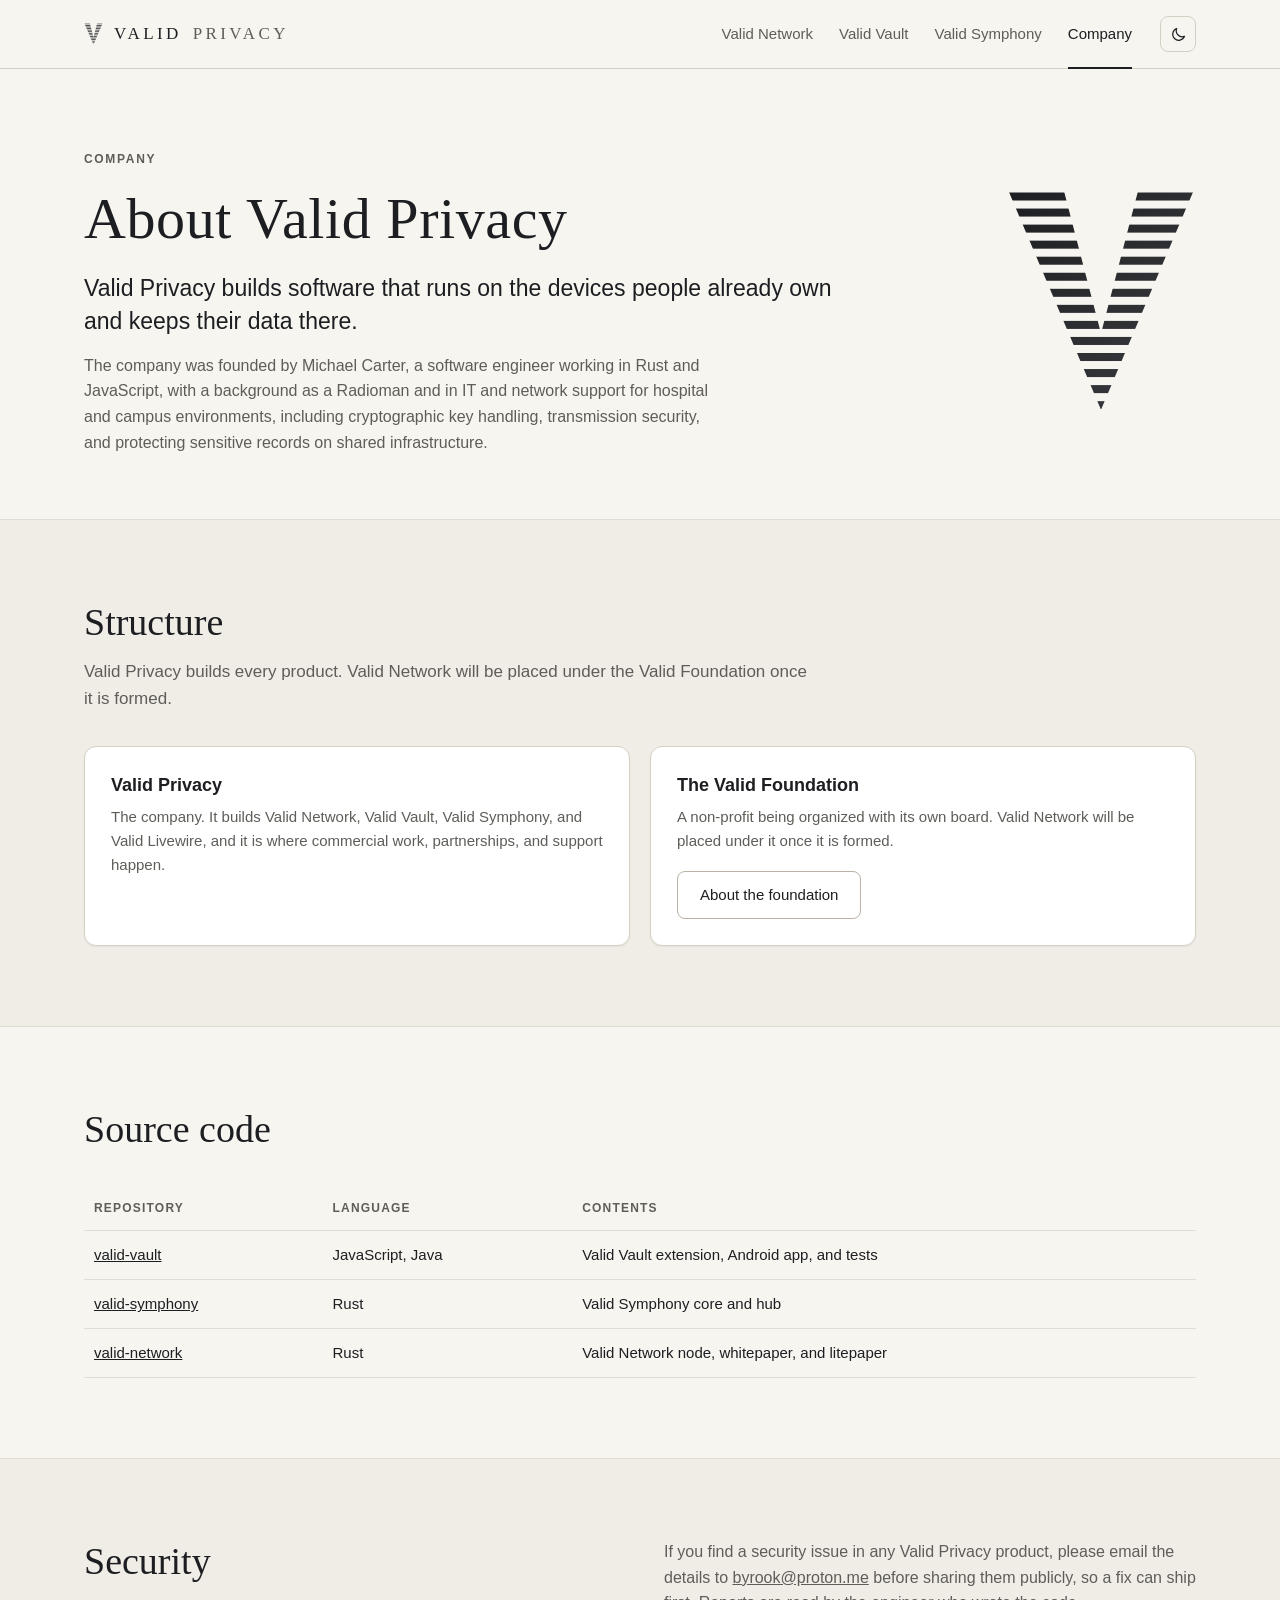
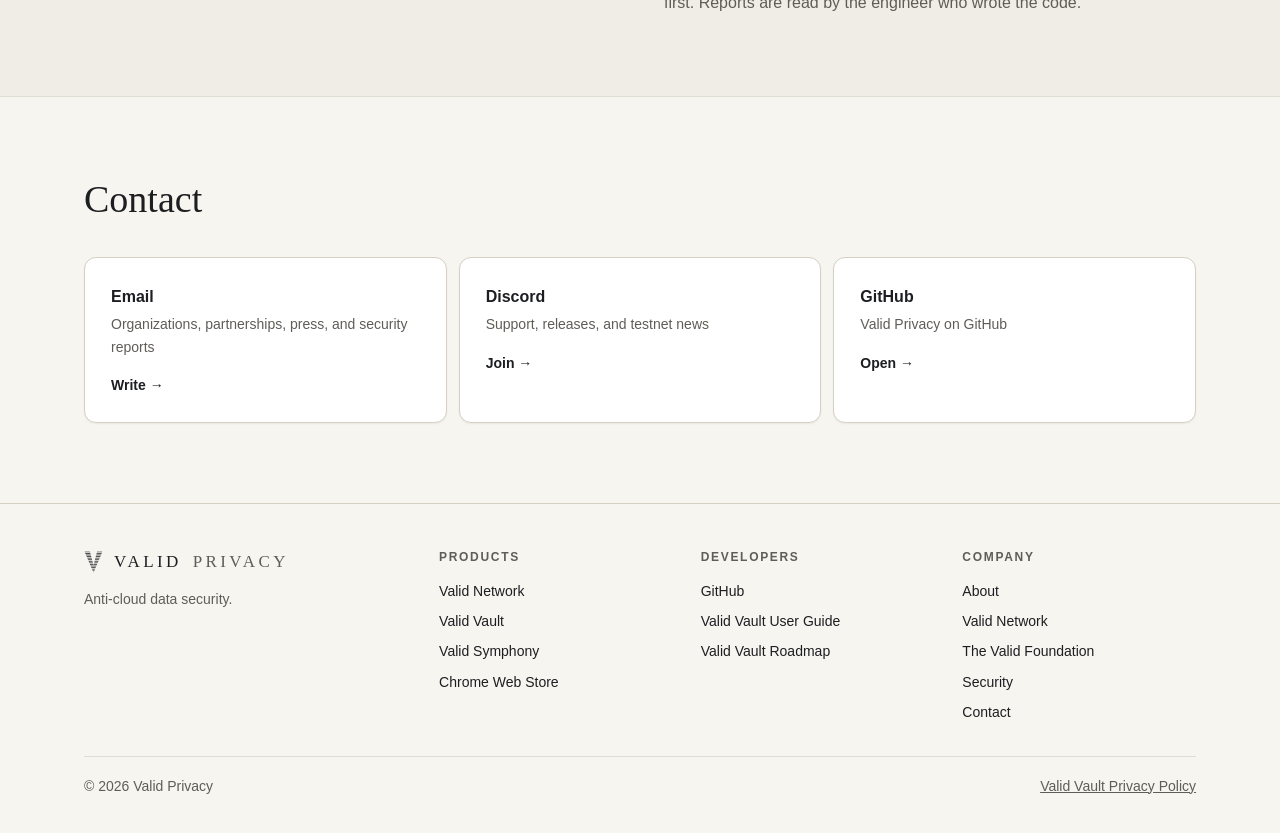
==== company.html @ dee1b02d "site: add For organizations section to Valid Vault page Adds deployment help, direct support, and fr" ====
<!doctype html>
<html lang="en">
<head>
<meta charset="utf-8">
<meta name="viewport" content="width=device-width, initial-scale=1">
<title>About Valid Privacy | Valid Privacy</title>
<meta name="description" content="About Valid Privacy, its structure, its source code, and how to reach the team.">
<meta name="color-scheme" content="light dark">
<link rel="icon" type="image/png" sizes="32x32" href="favicon-32.png">
<link rel="apple-touch-icon" href="apple-touch-icon.png">
<link rel="stylesheet" href="site.css">
<script>try{if(localStorage.getItem('valid-theme')==='dark')document.documentElement.setAttribute('data-theme','dark')}catch(e){}</script>
</head>
<body>
<svg width="0" height="0" style="position:absolute" aria-hidden="true"><defs><linearGradient id="vv-mark-fill" x1="0" y1="0" x2="1" y2="1"><stop offset="0" style="stop-color: var(--mark-1)"/><stop offset="1" style="stop-color: var(--mark-2)"/></linearGradient><clipPath id="vv-mark-clip"><path d="M4,4 L104,4 L171,262 L238,4 L338,4 L171,399 Z"/></clipPath><mask id="vv-mark-mask"><g fill="#fff"><rect x="0" y="8.00" width="342" height="14.44"/><rect x="0" y="36.89" width="342" height="14.44"/><rect x="0" y="65.78" width="342" height="14.44"/><rect x="0" y="94.67" width="342" height="14.44"/><rect x="0" y="123.56" width="342" height="14.44"/><rect x="0" y="152.44" width="342" height="14.44"/><rect x="0" y="181.33" width="342" height="14.44"/><rect x="0" y="210.22" width="342" height="14.44"/><rect x="0" y="239.11" width="342" height="14.44"/><rect x="0" y="268.00" width="342" height="14.44"/><rect x="0" y="296.89" width="342" height="14.44"/><rect x="0" y="325.78" width="342" height="14.44"/><rect x="0" y="354.67" width="342" height="14.44"/><rect x="0" y="383.56" width="342" height="14.44"/></g></mask></defs><symbol id="vv-mark" viewBox="0 0 342 403"><g clip-path="url(#vv-mark-clip)"><rect width="342" height="403" fill="url(#vv-mark-fill)" mask="url(#vv-mark-mask)"/></g></symbol></svg>
<a class="skip" href="#main">Skip to content</a>
<header class="site-head">
  <div class="wrap head-row">
    <a class="brand" href="index.html" aria-label="Valid Privacy home"><svg viewBox="0 0 342 403" aria-hidden="true"><use href="#vv-mark"/></svg>VALID <span class="brand-sub">PRIVACY</span></a>
    <nav class="tabs" aria-label="Main"><a href="network.html">Valid Network</a><a href="vault.html">Valid Vault</a><a href="symphony.html">Valid Symphony</a><a href="company.html" aria-current="page">Company</a></nav>
    <button class="icon-btn" type="button" data-theme-toggle aria-label="Switch to night mode" title="Switch between day and night"><span class="when-night"><svg viewBox="0 0 24 24" aria-hidden="true"><path d="M20.5 14.6A8.6 8.6 0 0 1 9.4 3.5a8.6 8.6 0 1 0 11.1 11.1z"/></svg></span><span class="when-day"><svg viewBox="0 0 24 24" aria-hidden="true"><circle cx="12" cy="12" r="4.2"/><path d="M12 2.5v2.2M12 19.3v2.2M4.6 4.6l1.6 1.6M17.8 17.8l1.6 1.6M2.5 12h2.2M19.3 12h2.2M4.6 19.4l1.6-1.6M17.8 6.2l1.6-1.6"/></svg></span></button>
  </div>
</header>
<main id="main">
<section class="hero">
  <div class="wrap hero-grid">
    <div>
      <div class="eyebrow">Company</div>
      <h1 class="title">About Valid Privacy</h1>
      <p class="lead">Valid Privacy builds software that runs on the devices people already own and keeps their data there.</p>
      <p class="sub">The company was founded by Michael Carter, a software engineer working in Rust and JavaScript, with a background as a Radioman and in IT and network support for hospital and campus environments, including cryptographic key handling, transmission security, and protecting sensitive records on shared infrastructure.</p>
    </div>
    <div class="hero-mark"><svg viewBox="0 0 342 403" aria-hidden="true"><use href="#vv-mark"/></svg></div>
  </div>
</section>

<section class="band alt" id="structure">
  <div class="wrap">
    <div class="section-head"><h2>Structure</h2><p>Valid Privacy builds every product. Valid Network will be placed under the Valid Foundation once it is formed.</p></div>
    <div class="grid two">
      <div class="card"><h3>Valid Privacy</h3><p>The company. It builds Valid Network, Valid Vault, Valid Symphony, and Valid Livewire, and it is where commercial work, partnerships, and support happen.</p></div>
      <div class="card"><h3>The Valid Foundation</h3><p>A non-profit being organized with its own board. Valid Network will be placed under it once it is formed.</p><div class="btn-row" style="margin-top:18px"><a class="btn quiet" href="network.html#foundation">About the foundation</a></div></div>
    </div>
  </div>
</section>

<section class="band" id="repos">
  <div class="wrap">
    <div class="section-head"><h2>Source code</h2></div>
    <div class="table-wrap"><table class="table">
      <thead><tr><th>Repository</th><th>Language</th><th>Contents</th></tr></thead>
      <tbody>
        <tr><td><a href="https://github.com/validprivacy/valid-vault" target="_blank" rel="noopener">valid-vault</a></td><td>JavaScript, Java</td><td>Valid Vault extension, Android app, and tests</td></tr>
        <tr><td><a href="https://github.com/validprivacy/valid-symphony" target="_blank" rel="noopener">valid-symphony</a></td><td>Rust</td><td>Valid Symphony core and hub</td></tr>
        <tr><td><a href="https://github.com/validprivacy/valid-network" target="_blank" rel="noopener">valid-network</a></td><td>Rust</td><td>Valid Network node, whitepaper, and litepaper</td></tr>
      </tbody>
    </table></div>
  </div>
</section>

<section class="band alt" id="security">
  <div class="wrap split">
    <div>
      <h2>Security</h2>
    </div>
    <div>
      <p style="color:var(--text-dim)">If you find a security issue in any Valid Privacy product, please email the details to <a href="mailto:byrook@proton.me">byrook@proton.me</a> before sharing them publicly, so a fix can ship first. Reports are read by the engineer who wrote the code.</p>
    </div>
  </div>
</section>

<section class="band" id="contact">
  <div class="wrap">
    <div class="section-head"><h2>Contact</h2></div>
    <div class="links">
      <a class="card link-card" href="mailto:byrook@proton.me"><span class="label">Email</span><span class="hint">Organizations, partnerships, press, and security reports</span><span class="arrow">Write</span></a>
      <a class="card link-card" href="https://discord.gg/2SP383cJs9" target="_blank" rel="noopener"><span class="label">Discord</span><span class="hint">Support, releases, and testnet news</span><span class="arrow">Join</span></a>
      <a class="card link-card" href="https://github.com/validprivacy" target="_blank" rel="noopener"><span class="label">GitHub</span><span class="hint">Valid Privacy on GitHub</span><span class="arrow">Open</span></a>
    </div>
  </div>
</section>
</main>
<footer class="site-foot">
  <div class="wrap">
    <div class="foot-grid">
      <div>
        <a class="brand" href="index.html"><svg viewBox="0 0 342 403" aria-hidden="true"><use href="#vv-mark"/></svg>VALID <span class="brand-sub">PRIVACY</span></a>
        <p class="foot-note">Anti-cloud data security.</p>
      </div>
      <div>
        <h4>Products</h4>
        <ul><li><a href="network.html">Valid Network</a></li><li><a href="vault.html">Valid Vault</a></li><li><a href="symphony.html">Valid Symphony</a></li><li><a href="https://chromewebstore.google.com/detail/valid-vault-password-mana/fkpfaemmphmakebhejhaegjgcnieeoab" target="_blank" rel="noopener">Chrome Web Store</a></li></ul>
      </div>
      <div>
        <h4>Developers</h4>
        <ul><li><a href="https://github.com/validprivacy" target="_blank" rel="noopener">GitHub</a></li><li><a href="vault-guide.html">Valid Vault User Guide</a></li><li><a href="https://github.com/validprivacy/valid-vault/blob/main/ROADMAP.md" target="_blank" rel="noopener">Valid Vault Roadmap</a></li></ul>
      </div>
      <div>
        <h4>Company</h4>
        <ul><li><a href="company.html">About</a></li><li><a href="network.html">Valid Network</a></li><li><a href="network.html#foundation">The Valid Foundation</a></li><li><a href="company.html#security">Security</a></li><li><a href="company.html#contact">Contact</a></li></ul>
      </div>
    </div>
    <div class="foot-base"><span>&copy; 2026 Valid Privacy</span><span><a href="vault-privacy.html">Valid Vault Privacy Policy</a></span></div>
  </div>
</footer>
<script src="site.js"></script>
</body>
</html>
---- site.css ----
:root {
  --bg: #f7f5f0; --bg-raise: #ffffff; --bg-alt: #f0ede6;
  --text: #1d1e21; --text-dim: #5f5d58; --faint: #e2ddd3; --border: #d6d0c4; --border-strong: #b9b2a5;
  --focus: rgba(29,30,33,0.22); --shadow: rgba(29,30,33,0.06);
  --mark-1: #1d1e21; --mark-2: #3b3d42;
  --primary: #1d1e21; --on-primary: #ffffff; --primary-hover: #3b3d42;
  --font-ui: "Segoe UI", Roboto, "Helvetica Neue", Arial, sans-serif;
  --font-mono: Consolas, "Roboto Mono", "DejaVu Sans Mono", monospace;
  --font-brand: Georgia, "Noto Serif", "Times New Roman", serif;
  --wrap: 1160px;
  color-scheme: light;
}
:root[data-theme="dark"] {
  --bg: #16181b; --bg-raise: #1d2024; --bg-alt: #1a1c20;
  --text: #e9ebee; --text-dim: #a1a7ae; --faint: #2a2e33; --border: #33383e; --border-strong: #4b5158;
  --focus: rgba(230,233,237,0.25); --shadow: rgba(0,0,0,0.3);
  --mark-1: #f7f8fa; --mark-2: #8e949c;
  --primary: #e9ebee; --on-primary: #16181b; --primary-hover: #ffffff;
  color-scheme: dark;
}
* { box-sizing: border-box; margin: 0; padding: 0; }
html { scroll-behavior: smooth; -webkit-text-size-adjust: 100%; }
html, body { background: var(--bg); }
body { font-family: var(--font-ui); color: var(--text); line-height: 1.6; font-size: 16px; overflow-x: hidden; }
a { color: inherit; }
img, svg { display: block; }
:root:not([data-theme="dark"]) .when-day { display: none; }
:root[data-theme="dark"] .when-night { display: none; }
.wrap { max-width: var(--wrap); margin: 0 auto; padding: 0 24px; }
.skip { position: absolute; left: -9999px; top: 8px; }
.skip:focus { left: 16px; z-index: 100; background: var(--bg-raise); padding: 8px 12px; border-radius: 8px; }

.site-head { position: sticky; top: 0; z-index: 40; background: var(--bg); border-bottom: 1px solid var(--border); }
.head-row { display: flex; align-items: center; gap: 28px; min-height: 68px; }
.brand { display: flex; align-items: center; gap: 11px; text-decoration: none; font-family: var(--font-brand); font-size: 17px; letter-spacing: 0.3em; color: var(--text); white-space: nowrap; flex: none; }
.brand svg { width: 19px; height: 22px; flex: none; }
.tabs { margin-left: auto; display: flex; align-items: stretch; gap: 26px; align-self: stretch; }
.tabs a { display: flex; align-items: center; text-decoration: none; font-size: 15px; font-weight: 500; color: var(--text-dim); white-space: nowrap; border-bottom: 2px solid transparent; margin-bottom: -1px; transition: color 0.15s, border-color 0.15s; }
.tabs a:hover { color: var(--text); }
.tabs a[aria-current="page"] { color: var(--text); border-bottom-color: var(--text); }
.icon-btn { width: 36px; height: 36px; flex: none; display: inline-flex; align-items: center; justify-content: center; cursor: pointer; color: var(--text); background: transparent; border-radius: 8px; border: 1px solid var(--border); transition: border-color 0.15s, background 0.15s; }
.icon-btn:hover { border-color: var(--border-strong); background: var(--bg-raise); }
.icon-btn svg { width: 17px; height: 17px; fill: none; stroke: currentColor; stroke-width: 1.7; stroke-linecap: round; stroke-linejoin: round; }

.btn { display: inline-flex; align-items: center; justify-content: center; gap: 8px; text-decoration: none; cursor: pointer; font-family: inherit; font-size: 15px; font-weight: 600; padding: 11px 22px; min-height: 46px; border-radius: 8px; border: 1px solid var(--primary); background: var(--primary); color: var(--on-primary); transition: background 0.15s, border-color 0.15s, color 0.15s; }
.btn:hover { background: var(--primary-hover); border-color: var(--primary-hover); }
.btn.quiet { background: transparent; color: var(--text); border-color: var(--border-strong); font-weight: 500; }
.btn.quiet:hover { border-color: var(--text); background: transparent; }
.btn-row { display: flex; flex-wrap: wrap; gap: 12px; }
a:focus-visible, .btn:focus-visible, .icon-btn:focus-visible { outline: 2px solid var(--focus); outline-offset: 2px; }

.hero { padding: 76px 0 64px; }
.hero-grid { display: grid; grid-template-columns: 1fr auto; gap: 48px; align-items: center; }
.hero-mark svg { width: 190px; height: 224px; }
.eyebrow { display: inline-flex; align-items: center; gap: 10px; font-size: 12px; font-weight: 600; letter-spacing: 0.14em; text-transform: uppercase; color: var(--text-dim); margin-bottom: 18px; }
.wordmark { font-family: var(--font-brand); font-weight: 400; font-size: clamp(44px, 8vw, 78px); letter-spacing: 0.32em; line-height: 1.05; margin-right: -0.32em; }
h1.title { font-family: var(--font-brand); font-weight: 400; font-size: clamp(36px, 5.6vw, 58px); letter-spacing: 0.01em; line-height: 1.12; }
.lead { font-size: clamp(19px, 2.2vw, 23px); line-height: 1.45; margin-top: 20px; max-width: 34em; }
.hero p.sub { color: var(--text-dim); margin-top: 14px; max-width: 40em; }
.hero .btn-row { margin-top: 30px; }

.chip { display: inline-flex; align-items: center; gap: 7px; font-size: 12px; font-weight: 600; letter-spacing: 0.06em; text-transform: uppercase; padding: 4px 11px; border-radius: 999px; color: var(--text); border: 1px solid var(--border); background: var(--bg-raise); white-space: nowrap; }
.chip::before { content: ''; width: 7px; height: 7px; border-radius: 50%; background: var(--text-dim); }
.chip.live::before { background: var(--text); }

section.band { padding: 80px 0; border-top: 1px solid var(--faint); }
section.band.alt { background: var(--bg-alt); }
.section-head { max-width: 46em; margin-bottom: 34px; }
.kicker { font-size: 12px; font-weight: 600; letter-spacing: 0.14em; text-transform: uppercase; color: var(--text-dim); margin-bottom: 10px; }
h2 { font-family: var(--font-brand); font-weight: 400; font-size: clamp(28px, 3.6vw, 38px); line-height: 1.2; }
.section-head p { color: var(--text-dim); margin-top: 12px; font-size: 17px; }
h3 { font-size: 18px; font-weight: 700; line-height: 1.35; }

.grid { display: grid; gap: 20px; }
.grid.two { grid-template-columns: repeat(2, minmax(0, 1fr)); }
.grid.three { grid-template-columns: repeat(3, minmax(0, 1fr)); }
.grid.four { grid-template-columns: repeat(4, minmax(0, 1fr)); }

.card { position: relative; padding: 26px; border-radius: 12px; border: 1px solid var(--border); background: var(--bg-raise); box-shadow: 0 1px 2px var(--shadow); display: flex; flex-direction: column; min-width: 0; }
.card p { color: var(--text-dim); margin-top: 8px; font-size: 15px; }
.card .num { font-family: var(--font-brand); font-size: 15px; letter-spacing: 0.2em; color: var(--text-dim); margin-bottom: 14px; }
.well { padding: 24px 0 0; border-top: 2px solid var(--text); }

.product { padding: 28px; }
.product-top { display: flex; flex-wrap: wrap; align-items: center; justify-content: space-between; gap: 8px 12px; margin-bottom: 14px; }
.product h3 { font-family: var(--font-brand); font-weight: 400; font-size: 26px; }
.product ul { list-style: none; margin: 16px 0 22px; display: grid; gap: 8px; }
.product li { position: relative; padding-left: 20px; font-size: 15px; }
.product li::before { content: ''; position: absolute; left: 0; top: 0.68em; width: 8px; height: 1px; background: var(--text); }
.product .more { margin-top: auto; align-self: flex-start; }

.stats { display: grid; grid-template-columns: repeat(3, minmax(0, 1fr)); gap: 40px 32px; }
.stat .value { font-family: var(--font-brand); font-size: clamp(30px, 4vw, 42px); line-height: 1.1; }
.stat .label { color: var(--text-dim); font-size: 14px; margin-top: 6px; }

.ticks { list-style: none; display: grid; gap: 12px; }
.ticks li { position: relative; padding-left: 26px; }
.ticks li::before { content: ''; position: absolute; left: 2px; top: 0.5em; width: 10px; height: 5px; border-left: 2px solid var(--text); border-bottom: 2px solid var(--text); transform: rotate(-45deg); }
.ticks.dim li { color: var(--text-dim); }
.ticks.dim li::before { border-color: var(--text-dim); }
.steps { list-style: none; counter-reset: step; display: grid; gap: 20px; grid-template-columns: repeat(4, minmax(0, 1fr)); }
.steps li { counter-increment: step; }
.steps li::before { content: counter(step); display: inline-flex; align-items: center; justify-content: center; width: 34px; height: 34px; border-radius: 50%; font-family: var(--font-brand); font-size: 16px; margin-bottom: 14px; border: 1px solid var(--text); }

.split { display: grid; grid-template-columns: minmax(0, 1fr) minmax(0, 1fr); gap: 48px; align-items: start; }
.prose p { color: var(--text-dim); font-size: 17px; }
.prose p + p { margin-top: 14px; }
.prose strong { color: var(--text); }
.quote { font-family: var(--font-brand); font-size: clamp(22px, 2.8vw, 28px); line-height: 1.4; }
.table { width: 100%; border-collapse: collapse; font-size: 15px; }
.table th, .table td { text-align: left; padding: 12px 10px; border-bottom: 1px solid var(--faint); vertical-align: top; }
.table th { font-size: 12px; letter-spacing: 0.1em; text-transform: uppercase; color: var(--text-dim); font-weight: 600; }
.links { display: grid; gap: 12px; grid-template-columns: repeat(3, minmax(0, 1fr)); }
.link-card { text-decoration: none; display: flex; flex-direction: column; gap: 4px; transition: border-color 0.15s; }
.link-card:hover { border-color: var(--border-strong); }
.link-card .label { font-weight: 700; }
.link-card .hint { color: var(--text-dim); font-size: 14px; }
.link-card .arrow { margin-top: 12px; font-size: 14px; font-weight: 600; color: var(--text); }
.link-card .arrow::after { content: ' \2192'; }
.mono { font-family: var(--font-mono); font-size: 0.95em; }
.cta { text-align: center; }
.cta h2 { margin-bottom: 12px; }
.cta p { color: var(--text-dim); max-width: 36em; margin: 0 auto 26px; }
.cta .btn-row { justify-content: center; }

.site-foot { border-top: 1px solid var(--border); background: var(--bg); padding: 44px 0 36px; font-size: 14px; }
.foot-grid { display: grid; grid-template-columns: 1.4fr 1fr 1fr 1fr; gap: 28px; }
.foot-grid h4 { font-size: 12px; letter-spacing: 0.14em; text-transform: uppercase; color: var(--text-dim); margin-bottom: 12px; font-weight: 600; }
.foot-grid ul { list-style: none; display: grid; gap: 8px; }
.foot-grid a { text-decoration: none; color: var(--text); }
.foot-grid a:hover { text-decoration: underline; }
.foot-note { color: var(--text-dim); margin-top: 12px; max-width: 26em; }
.foot-base { margin-top: 32px; padding-top: 18px; border-top: 1px solid var(--faint); color: var(--text-dim); display: flex; flex-wrap: wrap; justify-content: space-between; gap: 10px; }

@media (max-width: 980px) {
  .grid.four { grid-template-columns: repeat(2, minmax(0, 1fr)); }
  .grid.three { grid-template-columns: repeat(2, minmax(0, 1fr)); }
  .steps { grid-template-columns: repeat(2, minmax(0, 1fr)); }
  .foot-grid { grid-template-columns: 1fr 1fr; }
  .links { grid-template-columns: repeat(2, minmax(0, 1fr)); }
}
@media (max-width: 860px) {
  .head-row { flex-wrap: wrap; gap: 10px 14px; padding: 10px 0; }
  .head-row .icon-btn { margin-left: auto; }
  .tabs { order: 3; margin-left: 0; width: 100%; gap: 22px; overflow-x: auto; scrollbar-width: none; padding-top: 2px; }
  .tabs::-webkit-scrollbar { display: none; }
  .tabs a { padding: 8px 0 10px; }
  .site-head { padding-bottom: 0; }
  .site-head { position: static; }
}
@media (max-width: 560px) {
  .tabs { display: grid; grid-template-columns: repeat(3, minmax(0, 1fr)); gap: 0 12px; }
  .tabs a { justify-content: center; padding: 8px 0; }
}
@media (max-width: 760px) {
  .wrap { padding: 0 16px; }
  .hero { padding: 44px 0 44px; }
  .hero-grid { grid-template-columns: 1fr; gap: 28px; }
  .hero-mark { order: -1; }
  .hero-mark svg { width: 92px; height: 108px; }
  .grid.two, .grid.three, .grid.four, .split, .steps, .stats, .links { grid-template-columns: 1fr; }
  .stats { grid-template-columns: 1fr 1fr; gap: 28px 20px; }
  section.band { padding: 56px 0; }
  .split { gap: 28px; }
  .foot-grid { grid-template-columns: 1fr 1fr; }
  .foot-grid > div:first-child { grid-column: 1 / -1; }
  .table th, .table td { padding: 10px 6px; }
}
.table-wrap { width: 100%; overflow-x: auto; -webkit-overflow-scrolling: touch; }
.table-wrap .table { min-width: 520px; }
.split .table-wrap .table, #next .table-wrap .table { min-width: 0; }
.brand { letter-spacing: 0.2em; }
.brand .brand-sub { color: var(--text-dim); }
.hero h1.title.statement { font-size: clamp(34px, 5vw, 54px); max-width: 15em; }
.proof { display: grid; grid-template-columns: repeat(4, minmax(0, 1fr)); gap: 32px; }
.proof .value { font-family: var(--font-brand); font-size: clamp(26px, 3.2vw, 36px); line-height: 1.15; }
.proof .label { color: var(--text-dim); font-size: 14px; margin-top: 6px; }
.note-box { border: 1px solid var(--border); border-radius: 12px; padding: 22px 24px; background: var(--bg-raise); color: var(--text-dim); }
.note-box strong { color: var(--text); }
@media (max-width: 860px) { .proof { grid-template-columns: 1fr 1fr; gap: 24px 20px; } }
.doc-page { max-width: 820px; padding-top: 48px; padding-bottom: 72px; }
.doc-page h1 { font-family: var(--font-brand); font-weight: 400; font-size: clamp(32px, 4.4vw, 46px); line-height: 1.15; }
.doc-page .lede, .doc-page .updated { color: var(--text-dim); margin: 14px 0 28px; }
.doc-page .lede { font-size: 19px; }
.doc-page h2 { font-size: 24px; margin: 44px 0 12px; padding-top: 18px; border-top: 1px solid var(--border); }
.doc-page h3 { font-size: 18px; margin: 26px 0 8px; }
.doc-page p, .doc-page li, .doc-page dd { color: var(--text-dim); }
.doc-page p { margin: 0 0 14px; }
.doc-page ul, .doc-page ol { padding-left: 22px; margin: 0 0 16px; }
.doc-page li { margin: 6px 0; }
.doc-page strong { color: var(--text); }
.doc-page a { color: var(--text); text-decoration: underline; text-underline-offset: 3px; }
.doc-page section { scroll-margin-top: 140px; }
.doc-page .table-wrap { margin: 14px 0 20px; }
.doc-page table { width: 100%; border-collapse: collapse; font-size: 15px; }
.doc-page th, .doc-page td { text-align: left; vertical-align: top; padding: 10px 12px; border-bottom: 1px solid var(--border); }
.doc-page th { color: var(--text); font-weight: 600; }
.doc-page td { color: var(--text-dim); }
.toc { border: 1px solid var(--border); border-radius: 12px; background: var(--bg-raise); padding: 18px 22px; margin-bottom: 12px; }
.toc-title { font-weight: 600; margin-bottom: 10px; }
.toc-links { display: grid; grid-template-columns: repeat(2, minmax(0, 1fr)); gap: 6px 24px; }
.doc-page .toc-links a { color: var(--text-dim); text-decoration: none; font-size: 15px; }
.doc-page .toc-links a:hover { color: var(--text); }
.box { border: 1px solid var(--border); border-left: 3px solid var(--border-strong); border-radius: 10px; background: var(--bg-raise); padding: 16px 20px; margin: 16px 0 20px; }
.box.warn { border-left-color: var(--text); }
.box-title { font-weight: 600; color: var(--text); margin-bottom: 6px; }
.box p:last-child { margin-bottom: 0; }
.profiles { display: grid; grid-template-columns: repeat(2, minmax(0, 1fr)); gap: 12px; margin: 12px 0 20px; }
.profile { border: 1px solid var(--border); border-radius: 12px; background: var(--bg-raise); padding: 18px 20px; }
.profile-name { font-weight: 600; color: var(--text); margin-bottom: 10px; }
.profile dl { display: grid; grid-template-columns: 96px 1fr; gap: 4px 10px; font-size: 14px; margin: 0 0 10px; }
.profile dt { color: var(--text-dim); }
.profile dd { color: var(--text); margin: 0; }
.doc-page .profile p { font-size: 14px; margin: 0; }
.faq dt { color: var(--text); font-weight: 600; margin-top: 18px; }
.faq dd { margin: 6px 0 0; }
.key { display: inline-block; border: 1px solid var(--border-strong); border-radius: 5px; padding: 0 6px; font-size: 13px; color: var(--text); }
.search-sticky { position: sticky; top: 72px; z-index: 30; display: flex; justify-content: flex-end; margin-bottom: 24px; }
.search-bar { display: flex; align-items: center; gap: 6px; background: var(--bg-raise); border: 1px solid var(--border); border-radius: 10px; padding: 6px 8px; box-shadow: 0 2px 10px var(--shadow); }
.search-field { position: relative; display: flex; align-items: center; }
.search-bar input { background: var(--bg); border: 1px solid var(--border); color: var(--text); font: inherit; font-size: 14px; padding: 7px 32px 7px 10px; border-radius: 7px; width: 220px; }
.search-bar input:focus { outline: none; border-color: var(--border-strong); }
.search-bar input::-webkit-search-cancel-button { -webkit-appearance: none; appearance: none; }
.search-icon { position: absolute; right: 9px; width: 16px; height: 16px; pointer-events: none; color: var(--text-dim); }
.search-bar button { background: transparent; color: var(--text); border: 1px solid var(--border); border-radius: 7px; font: inherit; font-size: 12px; padding: 6px 9px; cursor: pointer; }
.search-bar button:disabled { opacity: 0.35; cursor: default; }
.search-count { color: var(--text-dim); font-size: 12px; min-width: 70px; text-align: right; white-space: nowrap; }
mark.hit { background: var(--faint); color: var(--text); border-radius: 2px; padding: 0 1px; }
mark.hit-active { background: var(--text); color: var(--bg); }
.doc-page pre { background: var(--bg-raise); border: 1px solid var(--border); border-radius: 10px; padding: 14px 16px; overflow-x: auto; margin: 0 0 16px; }
.doc-page code { font-family: ui-monospace, SFMono-Regular, Menlo, Consolas, monospace; font-size: 0.9em; color: var(--text); }
.doc-page hr { border: 0; border-top: 1px solid var(--border); margin: 32px 0; }
.doc-page .paper h1 { font-size: clamp(28px, 3.8vw, 40px); }
.doc-page .paper hr { display: none; }
.doc-page .paper a { word-break: break-word; }
.doc-page .paper h4 { font-size: 16px; margin: 20px 0 8px; color: var(--text); }
.doc-page .paper table { display: block; overflow-x: auto; }
.doc-links { display: flex; flex-wrap: wrap; gap: 10px; margin-top: 40px; }
@media (max-width: 640px) { .toc-links, .profiles { grid-template-columns: 1fr; } .search-bar { flex: 1; } .search-field { flex: 1; min-width: 0; } .search-bar input { width: 100%; min-width: 0; } .search-count { min-width: 0; } }
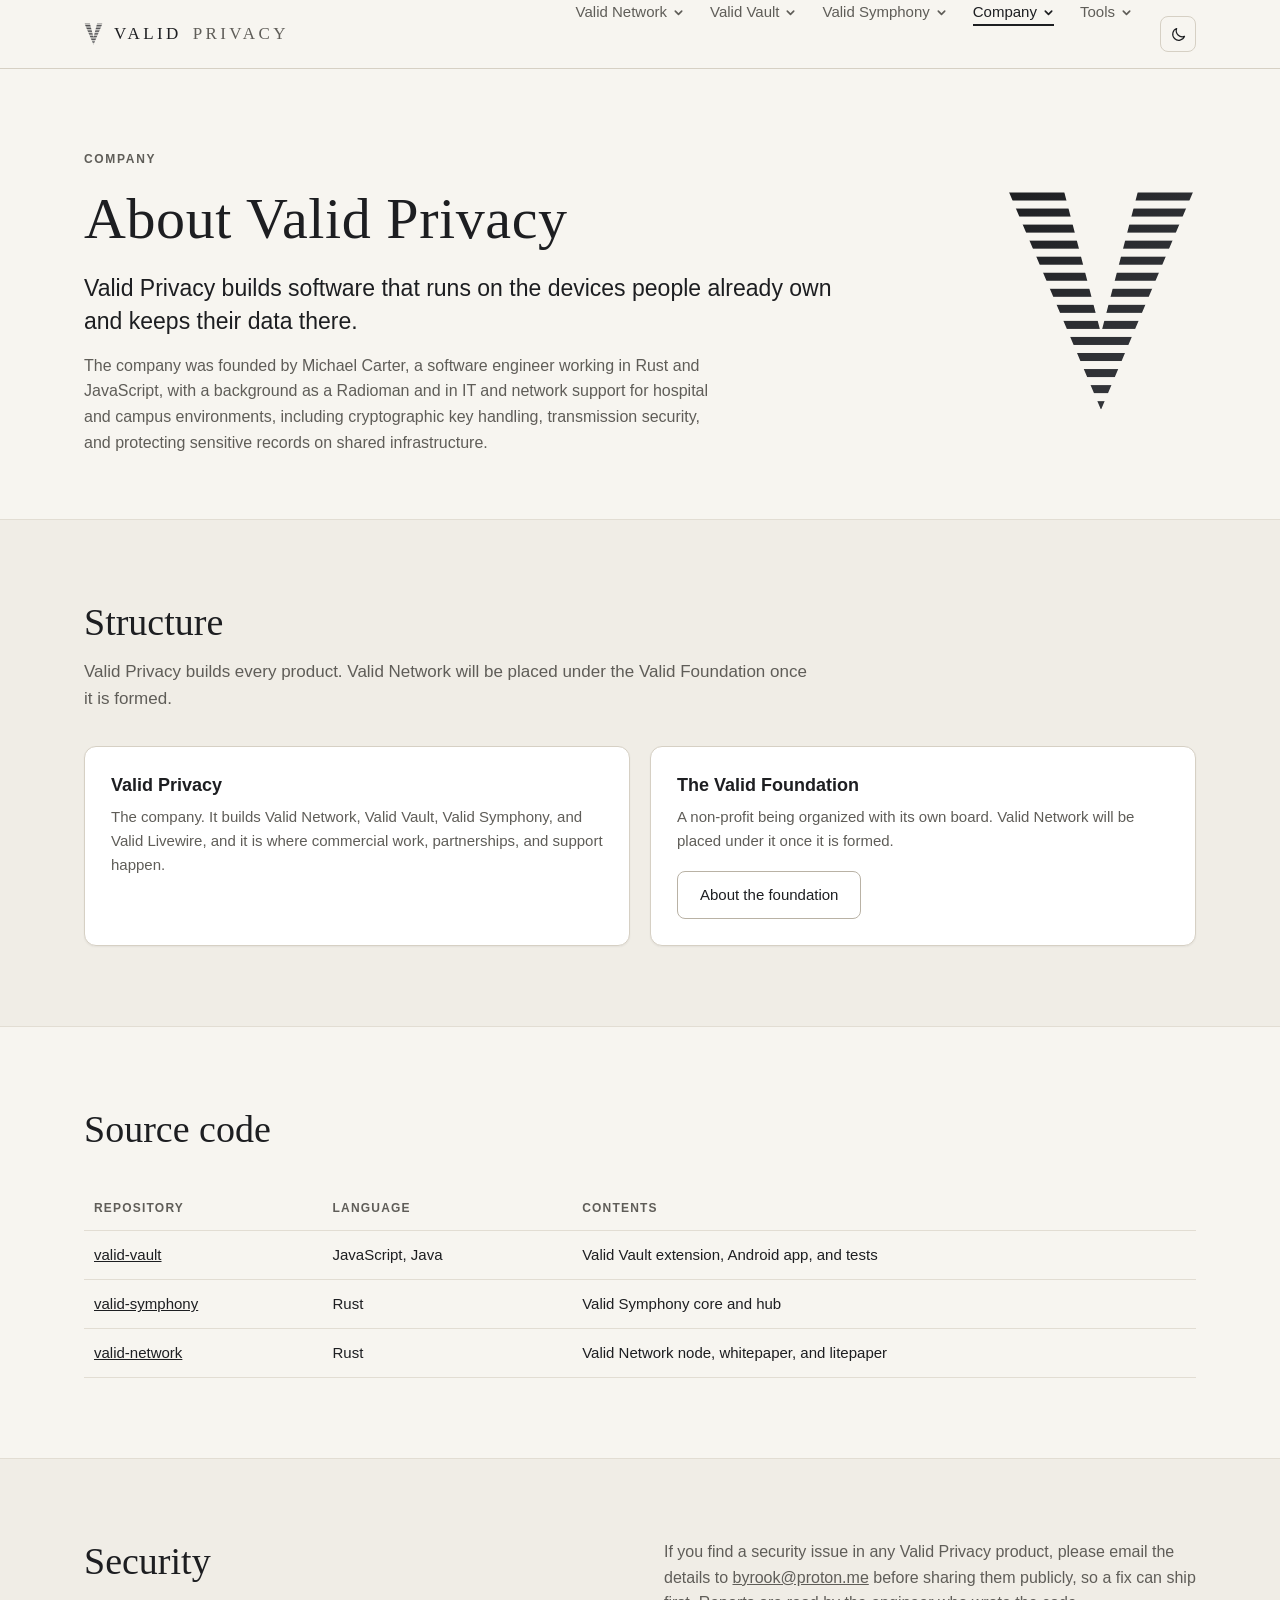
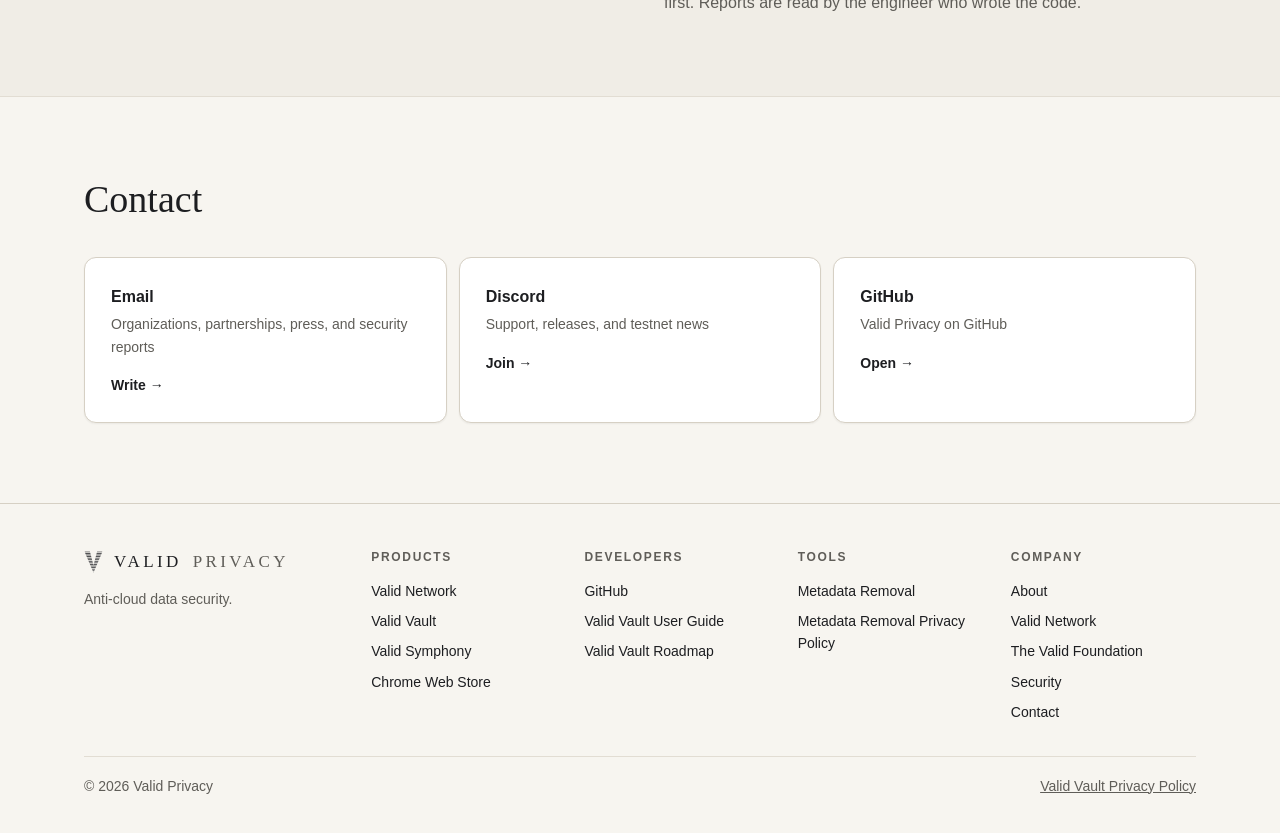
==== commit 458f43a3: "site: Metadata Removal service, header dropdown menus with Tools Free local metadata removal for pho" ====
--- a/company.html
+++ b/company.html
@@ -17,7 +17,7 @@
 <header class="site-head">
   <div class="wrap head-row">
     <a class="brand" href="index.html" aria-label="Valid Privacy home"><svg viewBox="0 0 342 403" aria-hidden="true"><use href="#vv-mark"/></svg>VALID <span class="brand-sub">PRIVACY</span></a>
-    <nav class="tabs" aria-label="Main"><a href="network.html">Valid Network</a><a href="vault.html">Valid Vault</a><a href="symphony.html">Valid Symphony</a><a href="company.html" aria-current="page">Company</a></nav>
+    <nav class="tabs" aria-label="Main"><details class="menu"><summary>Valid Network<svg viewBox="0 0 12 12" aria-hidden="true"><path d="M2.5 4.5 6 8l3.5-3.5"/></svg></summary><div class="menu-list"><a href="network.html">Overview</a><a href="network-whitepaper.html">Whitepaper</a><a href="network-litepaper.html">Litepaper</a><a href="network.html#privacy">Network Privacy</a><a href="https://github.com/validprivacy/valid-network" target="_blank" rel="noopener">Source Code</a></div></details><details class="menu"><summary>Valid Vault<svg viewBox="0 0 12 12" aria-hidden="true"><path d="M2.5 4.5 6 8l3.5-3.5"/></svg></summary><div class="menu-list"><a href="vault.html">Overview</a><a href="vault-guide.html">User Guide</a><a href="vault-privacy.html">Privacy Policy</a><a href="https://chromewebstore.google.com/detail/valid-vault-password-mana/fkpfaemmphmakebhejhaegjgcnieeoab" target="_blank" rel="noopener">Chrome Web Store</a><a href="https://github.com/validprivacy/valid-vault" target="_blank" rel="noopener">Source Code</a></div></details><details class="menu"><summary>Valid Symphony<svg viewBox="0 0 12 12" aria-hidden="true"><path d="M2.5 4.5 6 8l3.5-3.5"/></svg></summary><div class="menu-list"><a href="symphony.html">Overview</a><a href="symphony.html#principles">Principles</a><a href="https://github.com/validprivacy/valid-symphony" target="_blank" rel="noopener">Source Code</a></div></details><details class="menu current"><summary>Company<svg viewBox="0 0 12 12" aria-hidden="true"><path d="M2.5 4.5 6 8l3.5-3.5"/></svg></summary><div class="menu-list"><a href="company.html" aria-current="page">About</a><a href="company.html#security">Security</a><a href="company.html#contact">Contact</a></div></details><details class="menu"><summary>Tools<svg viewBox="0 0 12 12" aria-hidden="true"><path d="M2.5 4.5 6 8l3.5-3.5"/></svg></summary><div class="menu-list"><a href="metadata-removal.html">Metadata Removal</a><a href="metadata-removal-privacy.html">Metadata Removal Privacy Policy</a></div></details></nav>
     <button class="icon-btn" type="button" data-theme-toggle aria-label="Switch to night mode" title="Switch between day and night"><span class="when-night"><svg viewBox="0 0 24 24" aria-hidden="true"><path d="M20.5 14.6A8.6 8.6 0 0 1 9.4 3.5a8.6 8.6 0 1 0 11.1 11.1z"/></svg></span><span class="when-day"><svg viewBox="0 0 24 24" aria-hidden="true"><circle cx="12" cy="12" r="4.2"/><path d="M12 2.5v2.2M12 19.3v2.2M4.6 4.6l1.6 1.6M17.8 17.8l1.6 1.6M2.5 12h2.2M19.3 12h2.2M4.6 19.4l1.6-1.6M17.8 6.2l1.6-1.6"/></svg></span></button>
   </div>
 </header>
@@ -74,7 +74,7 @@
     <div class="section-head"><h2>Contact</h2></div>
     <div class="links">
       <a class="card link-card" href="mailto:byrook@proton.me"><span class="label">Email</span><span class="hint">Organizations, partnerships, press, and security reports</span><span class="arrow">Write</span></a>
-      <a class="card link-card" href="https://discord.gg/2SP383cJs9" target="_blank" rel="noopener"><span class="label">Discord</span><span class="hint">Support, releases, and testnet news</span><span class="arrow">Join</span></a>
+      <a class="card link-card" href="https://discord.gg/XSgqs4uuBa" target="_blank" rel="noopener"><span class="label">Discord</span><span class="hint">Support, releases, and testnet news</span><span class="arrow">Join</span></a>
       <a class="card link-card" href="https://github.com/validprivacy" target="_blank" rel="noopener"><span class="label">GitHub</span><span class="hint">Valid Privacy on GitHub</span><span class="arrow">Open</span></a>
     </div>
   </div>
@@ -96,6 +96,10 @@
         <ul><li><a href="https://github.com/validprivacy" target="_blank" rel="noopener">GitHub</a></li><li><a href="vault-guide.html">Valid Vault User Guide</a></li><li><a href="https://github.com/validprivacy/valid-vault/blob/main/ROADMAP.md" target="_blank" rel="noopener">Valid Vault Roadmap</a></li></ul>
       </div>
       <div>
+        <h4>Tools</h4>
+        <ul><li><a href="metadata-removal.html">Metadata Removal</a></li><li><a href="metadata-removal-privacy.html">Metadata Removal Privacy Policy</a></li></ul>
+      </div>
+      <div>
         <h4>Company</h4>
         <ul><li><a href="company.html">About</a></li><li><a href="network.html">Valid Network</a></li><li><a href="network.html#foundation">The Valid Foundation</a></li><li><a href="company.html#security">Security</a></li><li><a href="company.html#contact">Contact</a></li></ul>
       </div>
--- a/site.css
+++ b/site.css
@@ -237,3 +237,66 @@
 .doc-page .paper table { display: block; overflow-x: auto; }
 .doc-links { display: flex; flex-wrap: wrap; gap: 10px; margin-top: 40px; }
 @media (max-width: 640px) { .toc-links, .profiles { grid-template-columns: 1fr; } .search-bar { flex: 1; } .search-field { flex: 1; min-width: 0; } .search-bar input { width: 100%; min-width: 0; } .search-count { min-width: 0; } }
+.tabs details.menu { position: relative; display: flex; align-items: stretch; }
+.tabs summary { list-style: none; display: flex; align-items: center; gap: 6px; cursor: pointer; font-size: 15px; font-weight: 500; color: var(--text-dim); white-space: nowrap; border-bottom: 2px solid transparent; margin-bottom: -1px; transition: color 0.15s, border-color 0.15s; user-select: none; }
+.tabs summary::-webkit-details-marker { display: none; }
+.tabs summary:hover, .tabs details[open] > summary { color: var(--text); }
+.tabs details.current > summary { color: var(--text); border-bottom-color: var(--text); }
+.tabs summary:focus-visible { outline: 2px solid var(--focus); outline-offset: 4px; border-radius: 4px; }
+.tabs summary svg { width: 11px; height: 11px; fill: none; stroke: currentColor; stroke-width: 1.8; stroke-linecap: round; stroke-linejoin: round; transition: transform 0.15s; }
+.tabs details[open] > summary svg { transform: rotate(180deg); }
+.menu-list { position: absolute; top: calc(100% + 1px); left: -14px; min-width: 230px; display: grid; gap: 2px; padding: 6px; background: var(--bg-raise); border: 1px solid var(--border); border-radius: 10px; box-shadow: 0 14px 34px var(--shadow), 0 2px 6px var(--shadow); z-index: 60; }
+.tabs details.menu:nth-last-child(-n+2) .menu-list { left: auto; right: -14px; }
+.tabs .menu-list a { display: block; padding: 9px 12px; border: 0; margin: 0; border-radius: 7px; font-size: 14.5px; font-weight: 500; color: var(--text); white-space: nowrap; }
+.tabs .menu-list a:hover, .tabs .menu-list a:focus-visible { background: var(--bg-alt); }
+.tabs .menu-list a[aria-current="page"] { background: var(--bg-alt); }
+.tabs .menu-list a[target="_blank"]::after { content: ' \2197'; color: var(--text-dim); }
+.foot-grid { grid-template-columns: 1.4fr 1fr 1fr 1fr 1fr; }
+
+.mr-hero { padding-bottom: 28px; }
+.mr-band { padding-top: 8px; }
+.mr-tool { padding: 0; overflow: hidden; }
+.mr-drop { display: grid; justify-items: center; gap: 16px; text-align: center; margin: 22px; padding: 44px 24px; border: 2px dashed var(--border-strong); border-radius: 12px; transition: border-color 0.15s, background 0.15s; }
+.mr-drop.over { border-color: var(--text); background: var(--bg-alt); }
+.mr-tool .mr-drop-title { font-family: var(--font-brand); font-size: 24px; color: var(--text); margin: 0; }
+.mr-check { display: flex; gap: 10px; align-items: flex-start; max-width: 36em; text-align: left; color: var(--text-dim); font-size: 14.5px; cursor: pointer; }
+.mr-check input { margin-top: 4px; flex: none; }
+.mr-tool .mr-fine, .mr-fine { color: var(--text-dim); font-size: 14px; }
+.mr-tool .mr-status { margin: 0 22px 18px; color: var(--text-dim); font-size: 15px; overflow-wrap: anywhere; }
+.mr-summary { margin: 0 22px 16px; }
+.mr-tool .mr-summary-head { font-weight: 600; font-size: 17px; margin-bottom: 10px; }
+.mr-counts { list-style: none; display: flex; flex-wrap: wrap; gap: 8px; }
+.mr-counts li { padding: 6px 12px; border: 1px solid var(--border); border-radius: 999px; font-size: 14px; color: var(--text-dim); background: var(--bg); }
+.mr-counts strong { color: var(--text); font-weight: 600; }
+.mr-save { margin: 0 22px 20px; }
+.mr-results { border-top: 1px solid var(--border); max-height: 460px; overflow: auto; }
+.mr-results table { width: 100%; border-collapse: collapse; font-size: 14px; }
+.mr-results th, .mr-results td { text-align: left; vertical-align: top; padding: 10px 14px; border-bottom: 1px solid var(--faint); }
+.mr-results th { position: sticky; top: 0; background: var(--bg-raise); font-size: 12px; letter-spacing: 0.1em; text-transform: uppercase; color: var(--text-dim); font-weight: 600; }
+.mr-results td { color: var(--text-dim); }
+.mr-results td.mr-name { color: var(--text); overflow-wrap: anywhere; min-width: 160px; }
+.mr-results tr.mr-skipped td { opacity: 0.7; }
+.mr-steps h3 { font-size: 18px; margin-bottom: 6px; }
+.mr-steps p { color: var(--text-dim); font-size: 15px; }
+.mr-note { color: var(--text-dim); margin-top: 22px; max-width: 52em; }
+.mr-note strong { color: var(--text); }
+#better .card a { color: var(--text); }
+
+@media (max-width: 980px) {
+  .foot-grid { grid-template-columns: 1fr 1fr; }
+}
+@media (max-width: 860px) {
+  .head-row { position: relative; }
+  .tabs { overflow: visible; flex-wrap: wrap; gap: 4px 20px; }
+  .tabs details.menu { position: static; }
+  .tabs summary { padding: 8px 0 10px; }
+  .menu-list, .tabs details.menu:nth-last-child(-n+2) .menu-list { left: 0; right: 0; top: 100%; min-width: 0; }
+}
+@media (max-width: 560px) {
+  .tabs { display: grid; grid-template-columns: repeat(3, auto); justify-content: space-between; gap: 0 10px; }
+  .tabs summary { padding: 8px 0; font-size: 14px; gap: 4px; }
+  .mr-drop { margin: 14px; padding: 30px 16px; }
+  .mr-drop .btn-row { flex-direction: column; width: 100%; }
+  .mr-drop .btn-row .btn { width: 100%; }
+  .mr-results td.mr-name { min-width: 120px; }
+}
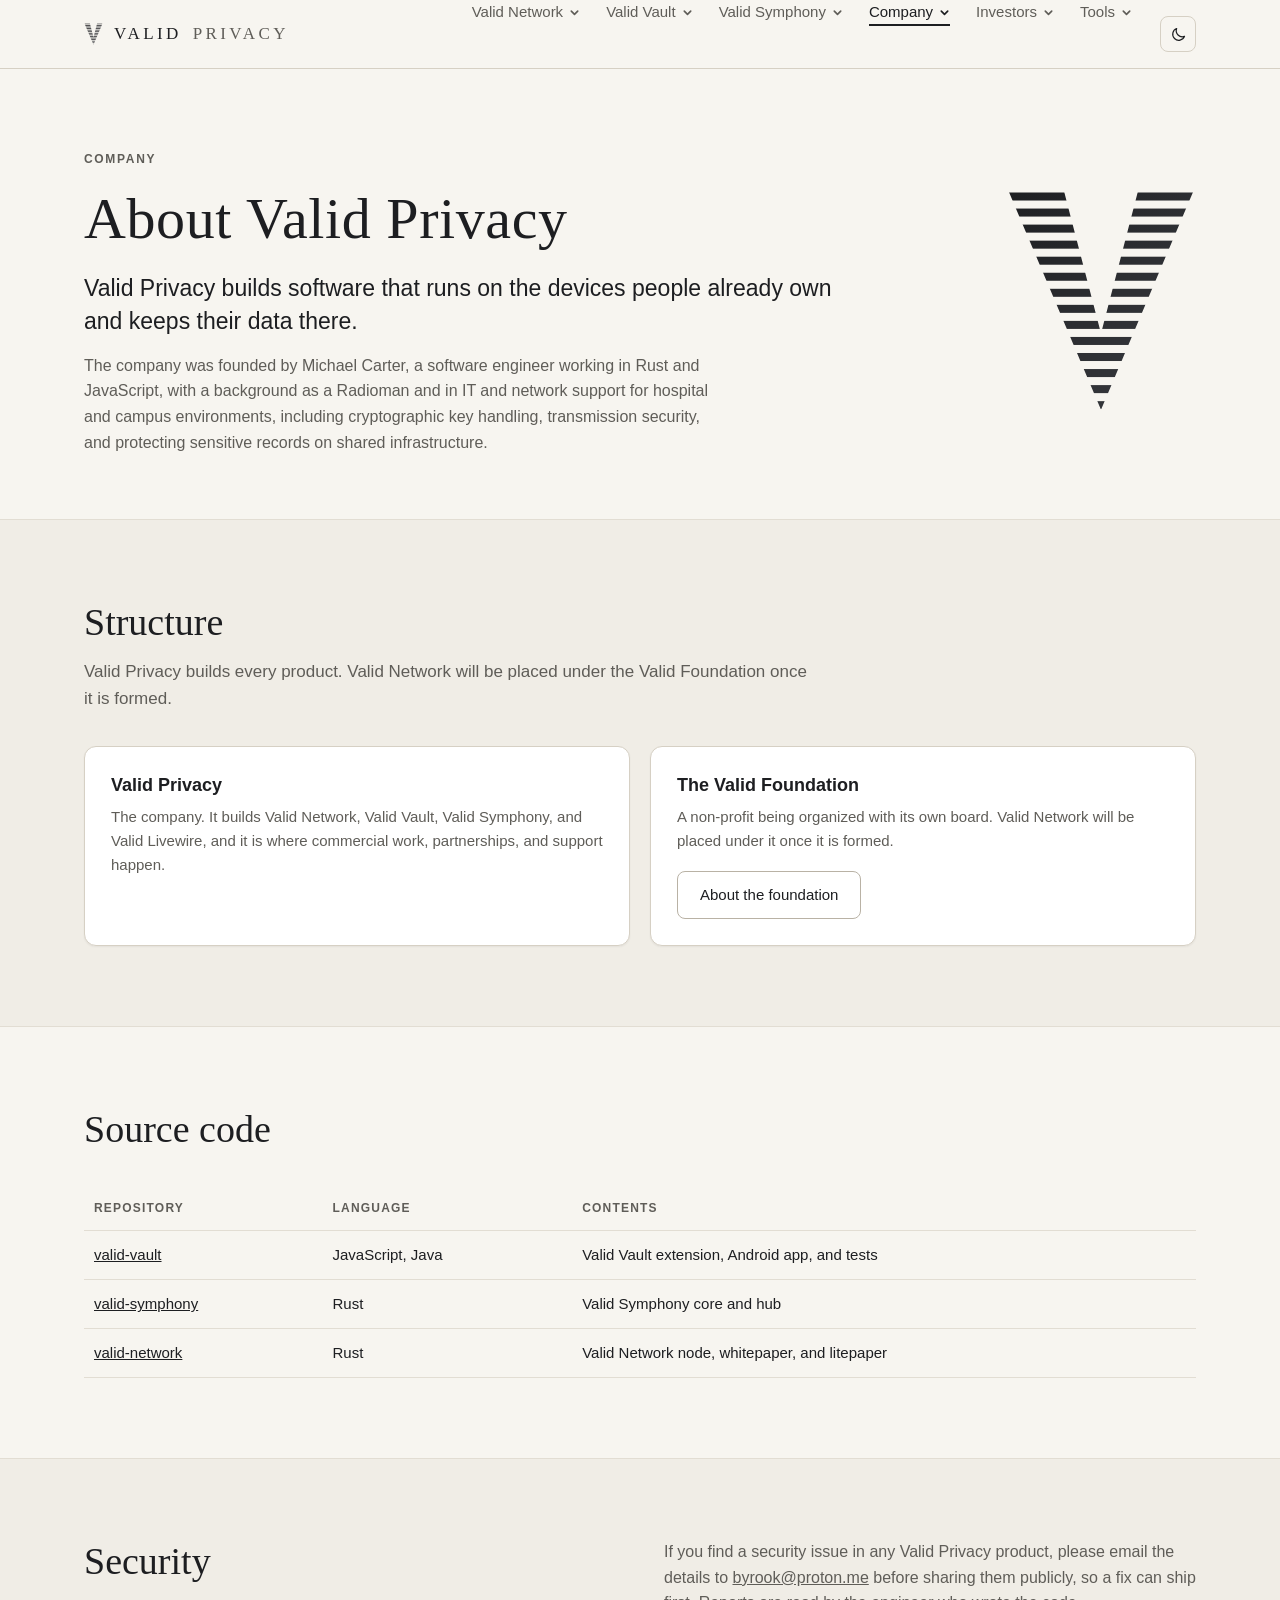
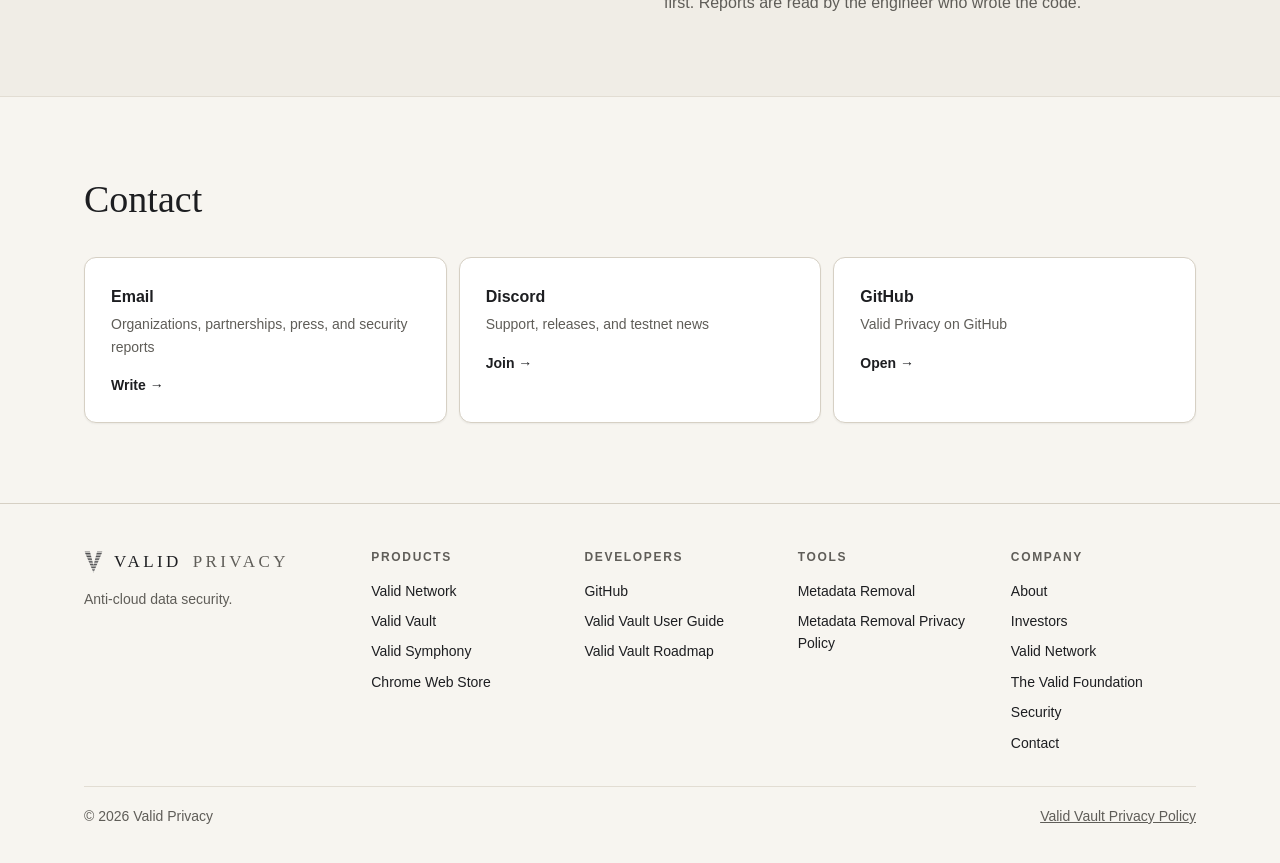
==== commit dff6208c: "Add Investors page with the Valid Vault Enterprise funding calculator New investors.html with usage " ====
--- a/company.html
+++ b/company.html
@@ -5,7 +5,17 @@
 <meta name="viewport" content="width=device-width, initial-scale=1">
 <title>About Valid Privacy | Valid Privacy</title>
 <meta name="description" content="About Valid Privacy, its structure, its source code, and how to reach the team.">
+<link rel="canonical" href="https://validprivacy.github.io/company.html">
+<meta property="og:type" content="website">
+<meta property="og:site_name" content="Valid Privacy">
+<meta property="og:title" content="About Valid Privacy | Valid Privacy">
+<meta property="og:description" content="About Valid Privacy, its structure, its source code, and how to reach the team.">
+<meta property="og:url" content="https://validprivacy.github.io/company.html">
 <meta name="color-scheme" content="light dark">
+<link rel="icon" href="favicon.ico" sizes="any">
+<link rel="icon" type="image/png" sizes="192x192" href="favicon-192.png">
+<link rel="icon" type="image/png" sizes="96x96" href="favicon-96.png">
+<link rel="icon" type="image/png" sizes="48x48" href="favicon-48.png">
 <link rel="icon" type="image/png" sizes="32x32" href="favicon-32.png">
 <link rel="apple-touch-icon" href="apple-touch-icon.png">
 <link rel="stylesheet" href="site.css">
@@ -17,7 +27,7 @@
 <header class="site-head">
   <div class="wrap head-row">
     <a class="brand" href="index.html" aria-label="Valid Privacy home"><svg viewBox="0 0 342 403" aria-hidden="true"><use href="#vv-mark"/></svg>VALID <span class="brand-sub">PRIVACY</span></a>
-    <nav class="tabs" aria-label="Main"><details class="menu"><summary>Valid Network<svg viewBox="0 0 12 12" aria-hidden="true"><path d="M2.5 4.5 6 8l3.5-3.5"/></svg></summary><div class="menu-list"><a href="network.html">Overview</a><a href="network-whitepaper.html">Whitepaper</a><a href="network-litepaper.html">Litepaper</a><a href="network.html#privacy">Network Privacy</a><a href="https://github.com/validprivacy/valid-network" target="_blank" rel="noopener">Source Code</a></div></details><details class="menu"><summary>Valid Vault<svg viewBox="0 0 12 12" aria-hidden="true"><path d="M2.5 4.5 6 8l3.5-3.5"/></svg></summary><div class="menu-list"><a href="vault.html">Overview</a><a href="vault-guide.html">User Guide</a><a href="vault-privacy.html">Privacy Policy</a><a href="https://chromewebstore.google.com/detail/valid-vault-password-mana/fkpfaemmphmakebhejhaegjgcnieeoab" target="_blank" rel="noopener">Chrome Web Store</a><a href="https://github.com/validprivacy/valid-vault" target="_blank" rel="noopener">Source Code</a></div></details><details class="menu"><summary>Valid Symphony<svg viewBox="0 0 12 12" aria-hidden="true"><path d="M2.5 4.5 6 8l3.5-3.5"/></svg></summary><div class="menu-list"><a href="symphony.html">Overview</a><a href="symphony.html#principles">Principles</a><a href="https://github.com/validprivacy/valid-symphony" target="_blank" rel="noopener">Source Code</a></div></details><details class="menu current"><summary>Company<svg viewBox="0 0 12 12" aria-hidden="true"><path d="M2.5 4.5 6 8l3.5-3.5"/></svg></summary><div class="menu-list"><a href="company.html" aria-current="page">About</a><a href="company.html#security">Security</a><a href="company.html#contact">Contact</a></div></details><details class="menu"><summary>Tools<svg viewBox="0 0 12 12" aria-hidden="true"><path d="M2.5 4.5 6 8l3.5-3.5"/></svg></summary><div class="menu-list"><a href="metadata-removal.html">Metadata Removal</a><a href="metadata-removal-privacy.html">Metadata Removal Privacy Policy</a></div></details></nav>
+    <nav class="tabs" aria-label="Main"><details class="menu"><summary>Valid Network<svg viewBox="0 0 12 12" aria-hidden="true"><path d="M2.5 4.5 6 8l3.5-3.5"/></svg></summary><div class="menu-list"><a href="network.html">Overview</a><a href="network-whitepaper.html">Whitepaper</a><a href="network-litepaper.html">Litepaper</a><a href="network.html#privacy">Network Privacy</a><a href="https://github.com/validprivacy/valid-network" target="_blank" rel="noopener">Source Code</a></div></details><details class="menu"><summary>Valid Vault<svg viewBox="0 0 12 12" aria-hidden="true"><path d="M2.5 4.5 6 8l3.5-3.5"/></svg></summary><div class="menu-list"><a href="vault.html">Overview</a><a href="vault-guide.html">User Guide</a><a href="vault-privacy.html">Privacy Policy</a><a href="https://chromewebstore.google.com/detail/valid-vault-password-mana/fkpfaemmphmakebhejhaegjgcnieeoab" target="_blank" rel="noopener">Chrome Web Store</a><a href="https://github.com/validprivacy/valid-vault" target="_blank" rel="noopener">Source Code</a></div></details><details class="menu"><summary>Valid Symphony<svg viewBox="0 0 12 12" aria-hidden="true"><path d="M2.5 4.5 6 8l3.5-3.5"/></svg></summary><div class="menu-list"><a href="symphony.html">Overview</a><a href="symphony.html#principles">Principles</a><a href="https://github.com/validprivacy/valid-symphony" target="_blank" rel="noopener">Source Code</a></div></details><details class="menu current"><summary>Company<svg viewBox="0 0 12 12" aria-hidden="true"><path d="M2.5 4.5 6 8l3.5-3.5"/></svg></summary><div class="menu-list"><a href="company.html" aria-current="page">About</a><a href="company.html#security">Security</a><a href="company.html#contact">Contact</a></div></details><details class="menu"><summary>Investors<svg viewBox="0 0 12 12" aria-hidden="true"><path d="M2.5 4.5 6 8l3.5-3.5"/></svg></summary><div class="menu-list"><a href="investors.html">Overview</a><a href="investors.html#vault">Valid Vault Enterprise</a></div></details><details class="menu"><summary>Tools<svg viewBox="0 0 12 12" aria-hidden="true"><path d="M2.5 4.5 6 8l3.5-3.5"/></svg></summary><div class="menu-list"><a href="metadata-removal.html">Metadata Removal</a><a href="metadata-removal-privacy.html">Metadata Removal Privacy Policy</a><a href="https://github.com/validprivacy/metadata-removal" target="_blank" rel="noopener">Metadata Removal Source Code</a></div></details></nav>
     <button class="icon-btn" type="button" data-theme-toggle aria-label="Switch to night mode" title="Switch between day and night"><span class="when-night"><svg viewBox="0 0 24 24" aria-hidden="true"><path d="M20.5 14.6A8.6 8.6 0 0 1 9.4 3.5a8.6 8.6 0 1 0 11.1 11.1z"/></svg></span><span class="when-day"><svg viewBox="0 0 24 24" aria-hidden="true"><circle cx="12" cy="12" r="4.2"/><path d="M12 2.5v2.2M12 19.3v2.2M4.6 4.6l1.6 1.6M17.8 17.8l1.6 1.6M2.5 12h2.2M19.3 12h2.2M4.6 19.4l1.6-1.6M17.8 6.2l1.6-1.6"/></svg></span></button>
   </div>
 </header>
@@ -101,7 +111,7 @@
       </div>
       <div>
         <h4>Company</h4>
-        <ul><li><a href="company.html">About</a></li><li><a href="network.html">Valid Network</a></li><li><a href="network.html#foundation">The Valid Foundation</a></li><li><a href="company.html#security">Security</a></li><li><a href="company.html#contact">Contact</a></li></ul>
+        <ul><li><a href="company.html">About</a></li><li><a href="investors.html">Investors</a></li><li><a href="network.html">Valid Network</a></li><li><a href="network.html#foundation">The Valid Foundation</a></li><li><a href="company.html#security">Security</a></li><li><a href="company.html#contact">Contact</a></li></ul>
       </div>
     </div>
     <div class="foot-base"><span>&copy; 2026 Valid Privacy</span><span><a href="vault-privacy.html">Valid Vault Privacy Policy</a></span></div>
--- a/site.css
+++ b/site.css
@@ -300,3 +300,171 @@
   .mr-drop .btn-row .btn { width: 100%; }
   .mr-results td.mr-name { min-width: 120px; }
 }
+
+.carousel { position: relative; padding: 0; }
+.carousel .slides { display: grid; }
+.carousel .slide { grid-area: 1 / 1; position: relative; padding: 76px 0 92px; }
+.carousel.is-ready .slide { transition: opacity 0.5s ease, visibility 0.5s; }
+.carousel.is-ready .slide:not(.is-active) { opacity: 0; visibility: hidden; pointer-events: none; }
+.carousel h2.title { font-family: var(--font-brand); font-weight: 400; font-size: clamp(36px, 5.6vw, 58px); letter-spacing: 0.01em; line-height: 1.12; }
+.carousel .hero-grid { min-height: 330px; }
+.slide-art { display: flex; justify-content: center; align-items: center; width: 320px; }
+.slide-flag { position: absolute; top: 22px; right: max(24px, calc((100vw - var(--wrap)) / 2 + 24px)); padding: 6px 14px; border-radius: 999px; background: var(--primary); color: var(--on-primary); font-size: 12px; font-weight: 700; letter-spacing: 0.14em; text-transform: uppercase; }
+.sync-mock { width: 320px; padding: 26px 18px 20px; background: var(--bg-raise); border: 1px solid var(--border); border-radius: 14px; box-shadow: 0 18px 40px var(--shadow); }
+.sync-devs { display: flex; align-items: center; justify-content: space-between; }
+.sync-laptop { width: 156px; }
+.sync-screen { position: relative; height: 100px; border: 2px solid var(--text); border-radius: 8px 8px 2px 2px; display: grid; place-items: center; background: var(--bg); }
+.sync-base { height: 7px; margin: 0 -10px; border: 2px solid var(--text); border-top: 0; border-radius: 0 0 8px 8px; }
+.sync-qr { grid-area: 1 / 1; width: 74px; height: 74px; fill: var(--text); }
+.sync-screen { display: grid; }
+.sync-qr-b { opacity: 0; }
+.slide.is-active .sync-qr-a { animation: sync-flip 1.4s steps(1) infinite; }
+.slide.is-active .sync-qr-b { animation: sync-flip 1.4s steps(1) infinite reverse; }
+@keyframes sync-flip { 0% { opacity: 1; } 50% { opacity: 0; } }
+.sync-phone { position: relative; width: 70px; height: 130px; border: 2px solid var(--text); border-radius: 13px; overflow: hidden; background: var(--bg); display: grid; place-items: center; }
+.sync-cam { width: 46px; height: 46px; border: 2px dashed var(--text-dim); border-radius: 6px; }
+.sync-scan { position: absolute; left: 7px; right: 7px; top: 34px; height: 2px; background: #3ddc84; box-shadow: 0 0 8px #3ddc84; }
+.slide.is-active .sync-scan { animation: sync-scan 1.6s ease-in-out infinite alternate; }
+@keyframes sync-scan { to { top: 94px; } }
+.sync-beam { flex: 1; display: grid; gap: 7px; margin: 0 9px; }
+.sync-beam span { height: 2px; background: repeating-linear-gradient(90deg, var(--text-dim) 0 6px, transparent 6px 12px); background-size: 24px 2px; }
+.slide.is-active .sync-beam span:first-child { animation: sync-beam 0.9s linear infinite; }
+.slide.is-active .sync-beam span:last-child { animation: sync-beam 0.9s linear infinite reverse; }
+@keyframes sync-beam { to { background-position: 24px 0; } }
+.sync-line { margin-top: 20px; text-align: center; font-size: 14.5px; color: var(--text); }
+.globe-art { width: 240px; height: 240px; border-radius: 50%; box-shadow: 0 0 60px rgba(53, 240, 120, 0.18); }
+
+.mr-mock { width: 300px; background: var(--bg-raise); border: 1px solid var(--border); border-radius: 14px; overflow: hidden; box-shadow: 0 18px 40px var(--shadow); font-size: 13.5px; }
+.mr-mock-photo { position: relative; }
+.mr-mock-photo svg { width: 100%; height: auto; }
+.mr-mock-name { position: absolute; left: 10px; bottom: 8px; padding: 3px 8px; border-radius: 6px; background: rgba(0, 0, 0, 0.55); color: #fff; font-family: var(--font-mono); font-size: 11px; }
+:root { --mock-sky: #dfe6ea; --mock-sun: #f2d27a; --mock-hill: #9aa8a0; }
+:root[data-theme="dark"] { --mock-sky: #2a3138; --mock-sun: #c9a84f; --mock-hill: #4d5a52; }
+.mr-mock-tags { list-style: none; padding: 10px 14px 4px; }
+.mr-mock-tags li { display: flex; align-items: center; gap: 10px; padding: 7px 0; border-bottom: 1px solid var(--faint); color: var(--text); position: relative; }
+.mr-mock-tags svg, .mr-mock-done svg { width: 15px; height: 15px; flex: none; fill: none; stroke: currentColor; stroke-width: 1.5; stroke-linecap: round; stroke-linejoin: round; }
+.mr-mock-tags span { position: relative; }
+.mr-mock-tags span::after { content: ''; position: absolute; left: 0; top: 52%; height: 1.5px; width: 0; background: currentColor; }
+.mr-mock-done { display: flex; align-items: center; gap: 8px; padding: 10px 14px 13px; font-weight: 600; color: var(--text); opacity: 0; }
+.slide.is-active .mr-mock-tags li { animation: mr-fade 0.5s ease forwards; animation-delay: calc(1.1s + var(--i) * 0.45s); }
+.slide.is-active .mr-mock-tags span::after { animation: mr-strike 0.4s ease forwards; animation-delay: calc(0.7s + var(--i) * 0.45s); }
+.slide.is-active .mr-mock-done { animation: mr-show 0.5s ease forwards; animation-delay: 3s; }
+.carousel:not(.is-ready) .mr-mock-tags li, .carousel:not(.is-ready) .mr-mock-done { animation: none; }
+@keyframes mr-strike { to { width: 100%; } }
+@keyframes mr-fade { to { opacity: 0.38; } }
+@keyframes mr-show { to { opacity: 1; } }
+
+.feature-panel { width: 320px; padding: 22px 22px 20px; background: var(--bg-raise); border: 1px solid var(--border); border-radius: 14px; box-shadow: 0 18px 40px var(--shadow); }
+.feature-kicker { font-size: 12px; font-weight: 600; letter-spacing: 0.14em; text-transform: uppercase; color: var(--text-dim); margin-bottom: 12px; }
+.feature-panel ol { list-style: none; counter-reset: step; display: grid; gap: 10px; }
+.feature-panel li { counter-increment: step; display: grid; grid-template-columns: 26px 1fr; column-gap: 10px; font-size: 14px; color: var(--text-dim); line-height: 1.45; }
+.feature-panel li::before { content: counter(step); grid-row: span 2; width: 24px; height: 24px; border: 1px solid var(--border-strong); border-radius: 50%; display: grid; place-items: center; font-size: 12px; color: var(--text); }
+.feature-panel li strong { color: var(--text); font-weight: 600; }
+.feature-panel p { margin-top: 14px; padding-top: 12px; border-top: 1px solid var(--faint); font-size: 13.5px; color: var(--text-dim); }
+
+.carousel-nav[hidden] { display: none; }
+.carousel-nav { position: absolute; left: 0; right: 0; bottom: 26px; display: flex; justify-content: center; pointer-events: none; }
+.carousel-pill { pointer-events: auto; display: flex; align-items: center; gap: 4px; padding: 5px; background: var(--bg-raise); border: 1px solid var(--border); border-radius: 999px; box-shadow: 0 8px 22px var(--shadow); }
+.carousel-pill button { border: 0; background: none; color: var(--text); cursor: pointer; display: grid; place-items: center; }
+.carousel-step, .carousel-toggle { width: 34px; height: 34px; border-radius: 50%; transition: background 0.15s; }
+.carousel-step:hover, .carousel-toggle:hover { background: var(--bg-alt); }
+.carousel-pill button:focus-visible { outline: 2px solid var(--focus); outline-offset: 2px; }
+.carousel-step svg, .carousel-toggle svg { width: 16px; height: 16px; fill: none; stroke: currentColor; stroke-width: 1.8; stroke-linecap: round; stroke-linejoin: round; }
+.carousel-toggle .icon-play { fill: currentColor; stroke: none; }
+.carousel-toggle .icon-play, .carousel.is-stopped .carousel-toggle .icon-pause { display: none; }
+.carousel.is-stopped .carousel-toggle .icon-play { display: block; }
+.carousel-dots { display: flex; align-items: center; gap: 6px; padding: 0 6px; }
+.carousel-dot { position: relative; width: 9px; height: 9px; border-radius: 999px; background: var(--border-strong) !important; overflow: hidden; transition: width 0.3s ease, background 0.2s; }
+.carousel-dot:hover { background: var(--text-dim) !important; }
+.carousel-dot.is-active { width: 34px; }
+.carousel-fill { position: absolute; inset: 0; width: 0; background: var(--text); border-radius: inherit; }
+.carousel-dot.is-active .carousel-fill { animation: carousel-progress var(--slide-ms, 7000ms) linear forwards; }
+.carousel.is-paused .carousel-dot.is-active .carousel-fill { animation-play-state: paused; }
+.carousel.is-stopped .carousel-dot.is-active .carousel-fill { animation: none; width: 100%; }
+@keyframes carousel-progress { to { width: 100%; } }
+
+@media (prefers-reduced-motion: reduce) {
+  .carousel.is-ready .slide { transition: none; }
+  .slide.is-active .mr-mock-tags li, .slide.is-active .mr-mock-tags span::after, .slide.is-active .mr-mock-done { animation-duration: 0.01ms; animation-delay: 0s; }
+  .slide.is-active .sync-qr-a, .slide.is-active .sync-qr-b, .slide.is-active .sync-scan, .slide.is-active .sync-beam span { animation: none; }
+}
+@media (max-width: 860px) {
+  .carousel .slide { padding: 44px 0 96px; }
+  .carousel .hero-grid { min-height: 0; }
+  .slide-art { order: -1; width: auto; justify-content: flex-start; }
+  .sync-mock { width: 250px; padding: 18px 14px 14px; }
+  .sync-laptop { width: 124px; }
+  .sync-screen { height: 80px; }
+  .sync-qr { width: 58px; height: 58px; }
+  .sync-phone { width: 56px; height: 104px; }
+  .sync-cam { width: 36px; height: 36px; }
+  .sync-line { margin-top: 14px; font-size: 13.5px; }
+  .globe-art { width: 110px; height: 110px; }
+  .mr-mock { width: 230px; }
+  .mr-mock-photo { display: none; }
+  .feature-panel { display: none; }
+  .slide-flag { top: 14px; }
+}
+
+.invest-h { margin-bottom: 14px; }
+.invest-steps { list-style: none; counter-reset: step; display: grid; gap: 10px; margin: 0 0 22px; max-width: 46em; }
+.invest-steps li { counter-increment: step; position: relative; padding-left: 38px; color: var(--text-dim); }
+.invest-steps li::before { content: counter(step); position: absolute; left: 0; top: 0; width: 26px; height: 26px; border-radius: 50%; border: 1px solid var(--border-strong); display: grid; place-items: center; font-size: 13px; color: var(--text); }
+.invest-steps strong { color: var(--text); }
+.invest-note { margin-bottom: 28px; max-width: 52em; }
+.calc { --c-panel: var(--bg-raise); --c-ink: var(--text); --c-muted: var(--text-dim); --c-line: var(--border); --c-track: var(--bg-alt); --c-accent: var(--text); --c-good: #2f7a52; --c-bad: #a3392f; display: grid; gap: 20px; font-size: 15px; }
+:root[data-theme="dark"] .calc { --c-good: #5fc08c; --c-bad: #e07a6e; }
+.calc-fund { background: var(--c-panel); border: 1px solid var(--c-line); border-radius: 12px; padding: 16px 20px; display: grid; grid-template-columns: auto minmax(0, 1fr); gap: 6px 16px; align-items: center; }
+.calc-fund label { font-size: 12px; font-weight: 600; letter-spacing: 0.14em; text-transform: uppercase; color: var(--c-muted); }
+.calc-fund output { justify-self: end; font-family: var(--font-brand); font-size: 30px; color: var(--c-ink); font-variant-numeric: tabular-nums; }
+.calc-fund input { grid-column: 1 / -1; width: 100%; accent-color: var(--c-accent); }
+.calc-fund-scale { grid-column: 1 / -1; position: relative; height: 16px; font-size: 12px; color: var(--c-muted); }
+.calc-fund-scale span { position: absolute; transform: translateX(-50%); white-space: nowrap; }
+.calc-fund-scale span:first-child { transform: none; left: 0; }
+.calc-fund-scale span:last-child { transform: none; right: 0; }
+.calc-topbar { display: grid; grid-template-columns: minmax(0, 1fr) minmax(0, 1fr); gap: 20px; align-items: stretch; }
+.calc-raise { border: 2px solid var(--c-ink); border-radius: 12px; padding: 18px 20px; display: grid; gap: 8px; align-content: start; background: var(--c-panel); min-width: 0; }
+.calc-raise.calc-quiet { border-width: 1px; border-color: var(--c-line); }
+.calc-k { font-size: 12px; font-weight: 600; letter-spacing: 0.14em; text-transform: uppercase; color: var(--c-muted); }
+.calc-v { font-family: var(--font-brand); font-size: clamp(30px, 4vw, 40px); line-height: 1.1; color: var(--c-ink); font-variant-numeric: tabular-nums; overflow-wrap: anywhere; }
+.calc-quiet .calc-v { font-size: clamp(26px, 3.2vw, 32px); }
+.calc-s { color: var(--c-muted); font-size: 14px; }
+.calc-terms { display: grid; grid-template-columns: repeat(3, minmax(0, 1fr)); gap: 12px; margin-top: 4px; }
+.calc-terms div { border-top: 1px solid var(--c-line); padding-top: 10px; display: grid; gap: 2px; min-width: 0; align-content: start; }
+.calc-terms span, .calc-terms small { color: var(--c-muted); font-size: 13px; }
+.calc-terms b { font-size: 20px; font-weight: 600; color: var(--c-ink); font-variant-numeric: tabular-nums; overflow-wrap: anywhere; }
+.calc-grid { display: grid; grid-template-columns: minmax(0, 1fr) minmax(0, 1.2fr); gap: 20px; align-items: start; }
+.calc-panel { background: var(--c-panel); border: 1px solid var(--c-line); border-radius: 12px; padding: 20px; display: grid; gap: 16px; min-width: 0; }
+.calc-h { font-family: var(--font-brand); font-weight: 400; font-size: 22px; }
+.calc-group { display: grid; gap: 14px; }
+.calc-group + .calc-group { border-top: 1px solid var(--c-line); padding-top: 16px; }
+.calc-gh { font-size: 12px; font-weight: 600; letter-spacing: 0.14em; text-transform: uppercase; color: var(--c-muted); }
+.calc-ctl { display: grid; grid-template-columns: minmax(0, 1fr) 124px; gap: 4px 12px; align-items: center; }
+.calc-ctl label { font-weight: 500; font-size: 15px; }
+.calc-ctl input[type="range"] { grid-column: 1 / -1; width: 100%; accent-color: var(--c-accent); }
+.calc-hint { grid-column: 1 / -1; color: var(--c-muted); font-size: 13px; margin-top: -2px; }
+.calc-num { display: flex; align-items: center; border: 1px solid var(--c-line); border-radius: 8px; background: var(--bg); padding: 0 8px; }
+.calc-num em { font-style: normal; color: var(--c-muted); }
+.calc-num input { width: 100%; min-width: 0; border: 0; background: transparent; color: var(--c-ink); font: inherit; font-variant-numeric: tabular-nums; text-align: right; padding: 7px 2px; }
+.calc-num input:focus-visible, .calc-fund input:focus-visible, .calc-ctl input[type="range"]:focus-visible { outline: 2px solid var(--focus); outline-offset: 2px; }
+.calc-sub-h { font-size: 12px; font-weight: 600; letter-spacing: 0.14em; text-transform: uppercase; color: var(--c-muted); margin-top: 4px; }
+.calc-years-wrap { overflow-x: auto; }
+.calc-years { width: 100%; min-width: 480px; border-collapse: collapse; font-size: 14px; font-variant-numeric: tabular-nums; }
+.calc-years th, .calc-years td { padding: 7px 5px; border-bottom: 1px solid var(--faint); text-align: right; white-space: nowrap; }
+.calc-years th:first-child, .calc-years td:first-child { text-align: left; padding-left: 0; }
+.calc-years thead th { color: var(--c-muted); font-size: 12px; font-weight: 600; letter-spacing: 0.1em; text-transform: uppercase; }
+.calc-legend { display: flex; flex-wrap: wrap; gap: 6px 18px; font-size: 13px; color: var(--c-muted); }
+.calc-legend i { display: inline-block; width: 18px; height: 3px; border-radius: 2px; vertical-align: middle; margin-right: 6px; }
+.calc-swatch-good { background: var(--c-good); }
+.calc-swatch-cash { background: var(--c-accent); }
+.calc-chart { width: 100%; overflow-x: auto; }
+.calc-chart svg { display: block; width: 100%; min-width: 320px; height: auto; }
+.calc-breakdown { width: 100%; border-collapse: collapse; font-variant-numeric: tabular-nums; }
+.calc-breakdown td { padding: 6px 0; border-bottom: 1px solid var(--faint); }
+.calc-breakdown td:last-child { text-align: right; }
+.calc-breakdown tr:last-child td { border-bottom: 0; font-weight: 600; }
+.calc-facts { padding-left: 20px; display: grid; gap: 4px; color: var(--c-ink); }
+.calc-note { color: var(--c-muted); font-size: 13.5px; }
+.calc-note a { color: var(--c-ink); }
+@media (max-width: 900px) { .calc-topbar, .calc-grid { grid-template-columns: minmax(0, 1fr); } }
+@media (max-width: 520px) { .calc-terms { grid-template-columns: minmax(0, 1fr); } .calc-ctl { grid-template-columns: minmax(0, 1fr) 110px; } }
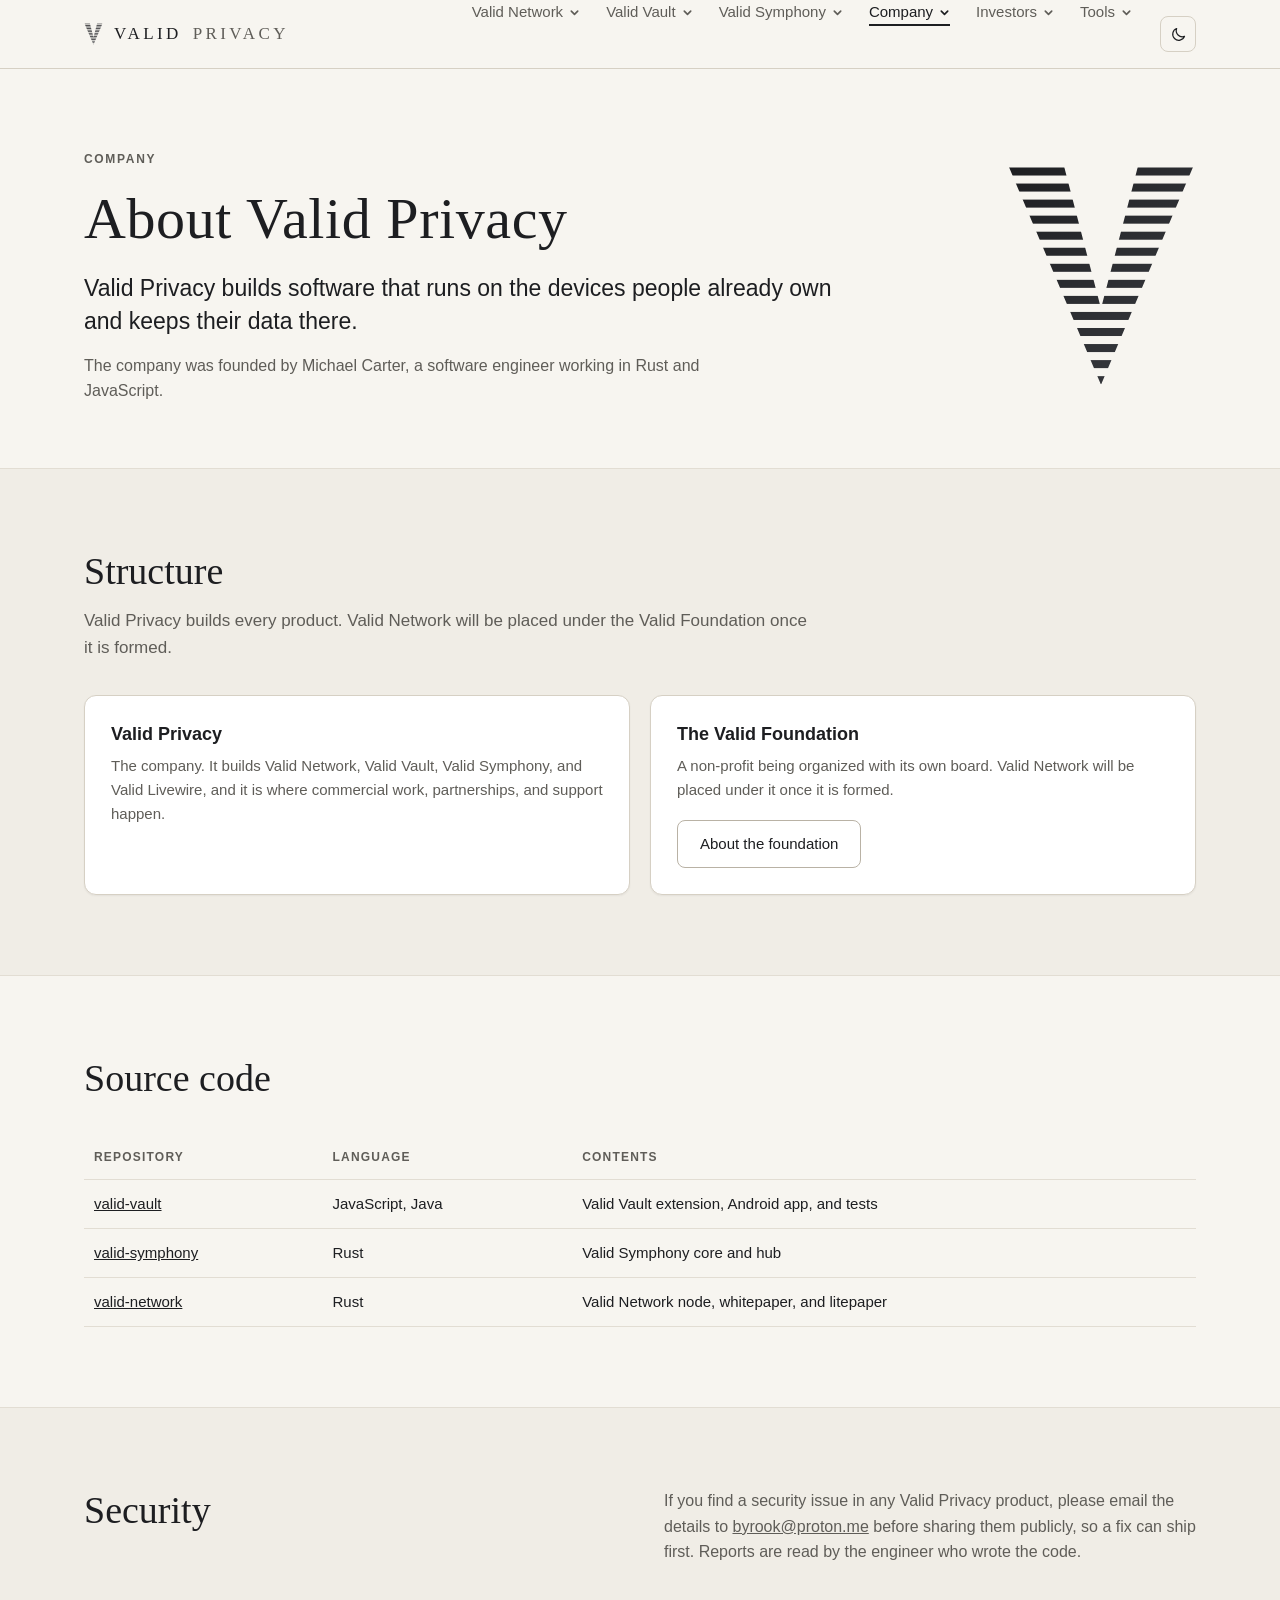
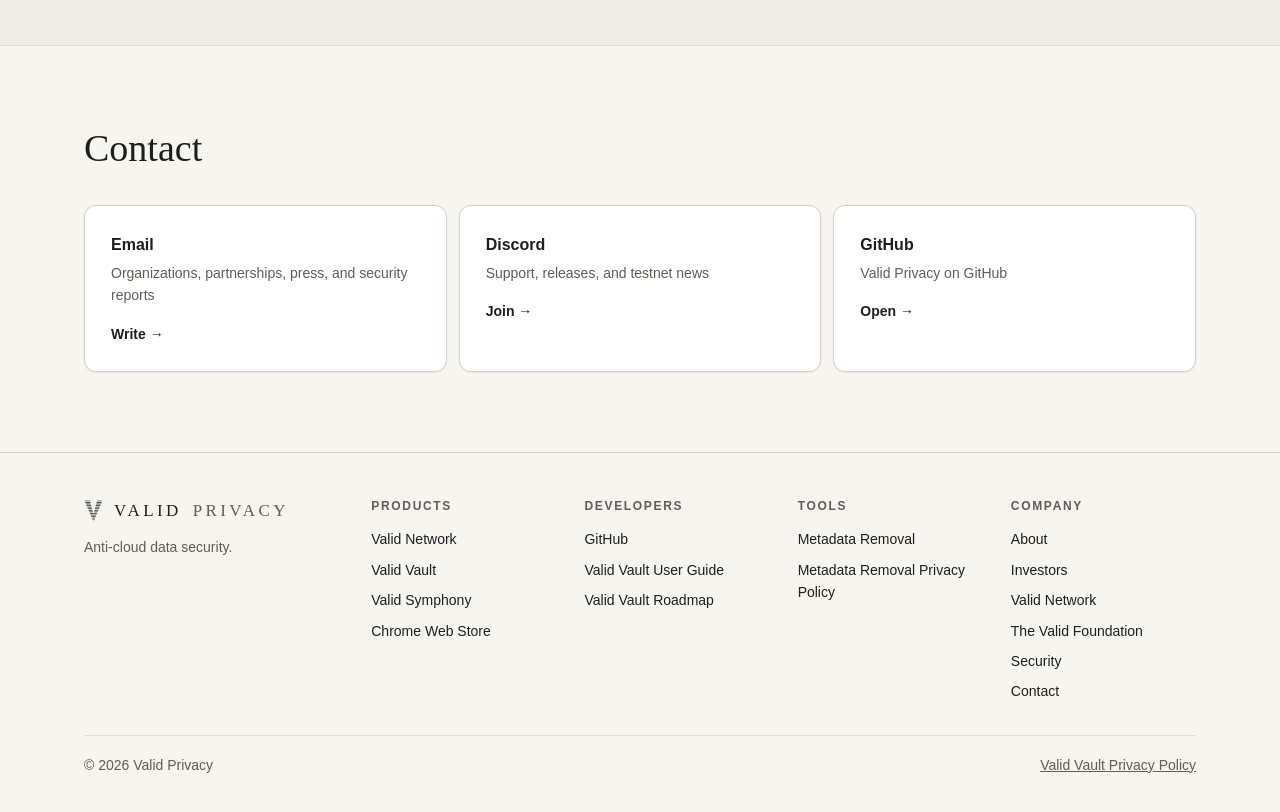
==== commit b637f5f1: "Update Vault pages and About" ====
--- a/company.html
+++ b/company.html
@@ -38,7 +38,7 @@
       <div class="eyebrow">Company</div>
       <h1 class="title">About Valid Privacy</h1>
       <p class="lead">Valid Privacy builds software that runs on the devices people already own and keeps their data there.</p>
-      <p class="sub">The company was founded by Michael Carter, a software engineer working in Rust and JavaScript, with a background as a Radioman and in IT and network support for hospital and campus environments, including cryptographic key handling, transmission security, and protecting sensitive records on shared infrastructure.</p>
+      <p class="sub">The company was founded by Michael Carter, a software engineer working in Rust and JavaScript.</p>
     </div>
     <div class="hero-mark"><svg viewBox="0 0 342 403" aria-hidden="true"><use href="#vv-mark"/></svg></div>
   </div>
--- a/site.css
+++ b/site.css
@@ -406,65 +406,15 @@
   .slide-flag { top: 14px; }
 }
 
-.invest-h { margin-bottom: 14px; }
-.invest-steps { list-style: none; counter-reset: step; display: grid; gap: 10px; margin: 0 0 22px; max-width: 46em; }
-.invest-steps li { counter-increment: step; position: relative; padding-left: 38px; color: var(--text-dim); }
-.invest-steps li::before { content: counter(step); position: absolute; left: 0; top: 0; width: 26px; height: 26px; border-radius: 50%; border: 1px solid var(--border-strong); display: grid; place-items: center; font-size: 13px; color: var(--text); }
-.invest-steps strong { color: var(--text); }
-.invest-note { margin-bottom: 28px; max-width: 52em; }
-.calc { --c-panel: var(--bg-raise); --c-ink: var(--text); --c-muted: var(--text-dim); --c-line: var(--border); --c-track: var(--bg-alt); --c-accent: var(--text); --c-good: #2f7a52; --c-bad: #a3392f; display: grid; gap: 20px; font-size: 15px; }
-:root[data-theme="dark"] .calc { --c-good: #5fc08c; --c-bad: #e07a6e; }
-.calc-fund { background: var(--c-panel); border: 1px solid var(--c-line); border-radius: 12px; padding: 16px 20px; display: grid; grid-template-columns: auto minmax(0, 1fr); gap: 6px 16px; align-items: center; }
-.calc-fund label { font-size: 12px; font-weight: 600; letter-spacing: 0.14em; text-transform: uppercase; color: var(--c-muted); }
-.calc-fund output { justify-self: end; font-family: var(--font-brand); font-size: 30px; color: var(--c-ink); font-variant-numeric: tabular-nums; }
-.calc-fund input { grid-column: 1 / -1; width: 100%; accent-color: var(--c-accent); }
-.calc-fund-scale { grid-column: 1 / -1; position: relative; height: 16px; font-size: 12px; color: var(--c-muted); }
-.calc-fund-scale span { position: absolute; transform: translateX(-50%); white-space: nowrap; }
-.calc-fund-scale span:first-child { transform: none; left: 0; }
-.calc-fund-scale span:last-child { transform: none; right: 0; }
-.calc-topbar { display: grid; grid-template-columns: minmax(0, 1fr) minmax(0, 1fr); gap: 20px; align-items: stretch; }
-.calc-raise { border: 2px solid var(--c-ink); border-radius: 12px; padding: 18px 20px; display: grid; gap: 8px; align-content: start; background: var(--c-panel); min-width: 0; }
-.calc-raise.calc-quiet { border-width: 1px; border-color: var(--c-line); }
-.calc-k { font-size: 12px; font-weight: 600; letter-spacing: 0.14em; text-transform: uppercase; color: var(--c-muted); }
-.calc-v { font-family: var(--font-brand); font-size: clamp(30px, 4vw, 40px); line-height: 1.1; color: var(--c-ink); font-variant-numeric: tabular-nums; overflow-wrap: anywhere; }
-.calc-quiet .calc-v { font-size: clamp(26px, 3.2vw, 32px); }
-.calc-s { color: var(--c-muted); font-size: 14px; }
-.calc-terms { display: grid; grid-template-columns: repeat(3, minmax(0, 1fr)); gap: 12px; margin-top: 4px; }
-.calc-terms div { border-top: 1px solid var(--c-line); padding-top: 10px; display: grid; gap: 2px; min-width: 0; align-content: start; }
-.calc-terms span, .calc-terms small { color: var(--c-muted); font-size: 13px; }
-.calc-terms b { font-size: 20px; font-weight: 600; color: var(--c-ink); font-variant-numeric: tabular-nums; overflow-wrap: anywhere; }
-.calc-grid { display: grid; grid-template-columns: minmax(0, 1fr) minmax(0, 1.2fr); gap: 20px; align-items: start; }
-.calc-panel { background: var(--c-panel); border: 1px solid var(--c-line); border-radius: 12px; padding: 20px; display: grid; gap: 16px; min-width: 0; }
-.calc-h { font-family: var(--font-brand); font-weight: 400; font-size: 22px; }
-.calc-group { display: grid; gap: 14px; }
-.calc-group + .calc-group { border-top: 1px solid var(--c-line); padding-top: 16px; }
-.calc-gh { font-size: 12px; font-weight: 600; letter-spacing: 0.14em; text-transform: uppercase; color: var(--c-muted); }
-.calc-ctl { display: grid; grid-template-columns: minmax(0, 1fr) 124px; gap: 4px 12px; align-items: center; }
-.calc-ctl label { font-weight: 500; font-size: 15px; }
-.calc-ctl input[type="range"] { grid-column: 1 / -1; width: 100%; accent-color: var(--c-accent); }
-.calc-hint { grid-column: 1 / -1; color: var(--c-muted); font-size: 13px; margin-top: -2px; }
-.calc-num { display: flex; align-items: center; border: 1px solid var(--c-line); border-radius: 8px; background: var(--bg); padding: 0 8px; }
-.calc-num em { font-style: normal; color: var(--c-muted); }
-.calc-num input { width: 100%; min-width: 0; border: 0; background: transparent; color: var(--c-ink); font: inherit; font-variant-numeric: tabular-nums; text-align: right; padding: 7px 2px; }
-.calc-num input:focus-visible, .calc-fund input:focus-visible, .calc-ctl input[type="range"]:focus-visible { outline: 2px solid var(--focus); outline-offset: 2px; }
-.calc-sub-h { font-size: 12px; font-weight: 600; letter-spacing: 0.14em; text-transform: uppercase; color: var(--c-muted); margin-top: 4px; }
-.calc-years-wrap { overflow-x: auto; }
-.calc-years { width: 100%; min-width: 480px; border-collapse: collapse; font-size: 14px; font-variant-numeric: tabular-nums; }
-.calc-years th, .calc-years td { padding: 7px 5px; border-bottom: 1px solid var(--faint); text-align: right; white-space: nowrap; }
-.calc-years th:first-child, .calc-years td:first-child { text-align: left; padding-left: 0; }
-.calc-years thead th { color: var(--c-muted); font-size: 12px; font-weight: 600; letter-spacing: 0.1em; text-transform: uppercase; }
-.calc-legend { display: flex; flex-wrap: wrap; gap: 6px 18px; font-size: 13px; color: var(--c-muted); }
-.calc-legend i { display: inline-block; width: 18px; height: 3px; border-radius: 2px; vertical-align: middle; margin-right: 6px; }
-.calc-swatch-good { background: var(--c-good); }
-.calc-swatch-cash { background: var(--c-accent); }
-.calc-chart { width: 100%; overflow-x: auto; }
-.calc-chart svg { display: block; width: 100%; min-width: 320px; height: auto; }
-.calc-breakdown { width: 100%; border-collapse: collapse; font-variant-numeric: tabular-nums; }
-.calc-breakdown td { padding: 6px 0; border-bottom: 1px solid var(--faint); }
-.calc-breakdown td:last-child { text-align: right; }
-.calc-breakdown tr:last-child td { border-bottom: 0; font-weight: 600; }
-.calc-facts { padding-left: 20px; display: grid; gap: 4px; color: var(--c-ink); }
-.calc-note { color: var(--c-muted); font-size: 13.5px; }
-.calc-note a { color: var(--c-ink); }
-@media (max-width: 900px) { .calc-topbar, .calc-grid { grid-template-columns: minmax(0, 1fr); } }
-@media (max-width: 520px) { .calc-terms { grid-template-columns: minmax(0, 1fr); } .calc-ctl { grid-template-columns: minmax(0, 1fr) 110px; } }
+.deck { display: grid; gap: 20px; }
+.slide { background: var(--bg-raise); border: 1px solid var(--border); border-radius: 14px; padding: clamp(22px, 4vw, 48px); display: grid; gap: 18px; align-content: start; min-height: clamp(0px, 42vw, 520px); }
+.slide-top { display: flex; justify-content: space-between; gap: 12px; font-size: 12px; font-weight: 600; letter-spacing: 0.14em; text-transform: uppercase; color: var(--text-dim); }
+.slide-num { font-variant-numeric: tabular-nums; }
+.slide-title { font-family: var(--font-brand); font-weight: 400; font-size: clamp(26px, 3.6vw, 42px); line-height: 1.15; text-wrap: balance; max-width: 22em; }
+.slide-body { display: grid; gap: 14px; max-width: 46em; color: var(--text-dim); font-size: clamp(16px, 1.5vw, 18px); }
+.slide-body ul { padding-left: 20px; display: grid; gap: 10px; }
+.slide-body strong { color: var(--text); }
+.slide-body a { color: var(--text); }
+.slide-lead { font-size: clamp(18px, 2vw, 22px); color: var(--text); }
+.slide-cols { grid-template-columns: repeat(2, minmax(0, 1fr)); column-gap: 32px; }
+@media (max-width: 640px) { .slide-cols { grid-template-columns: minmax(0, 1fr); } .slide { min-height: 0; } }
